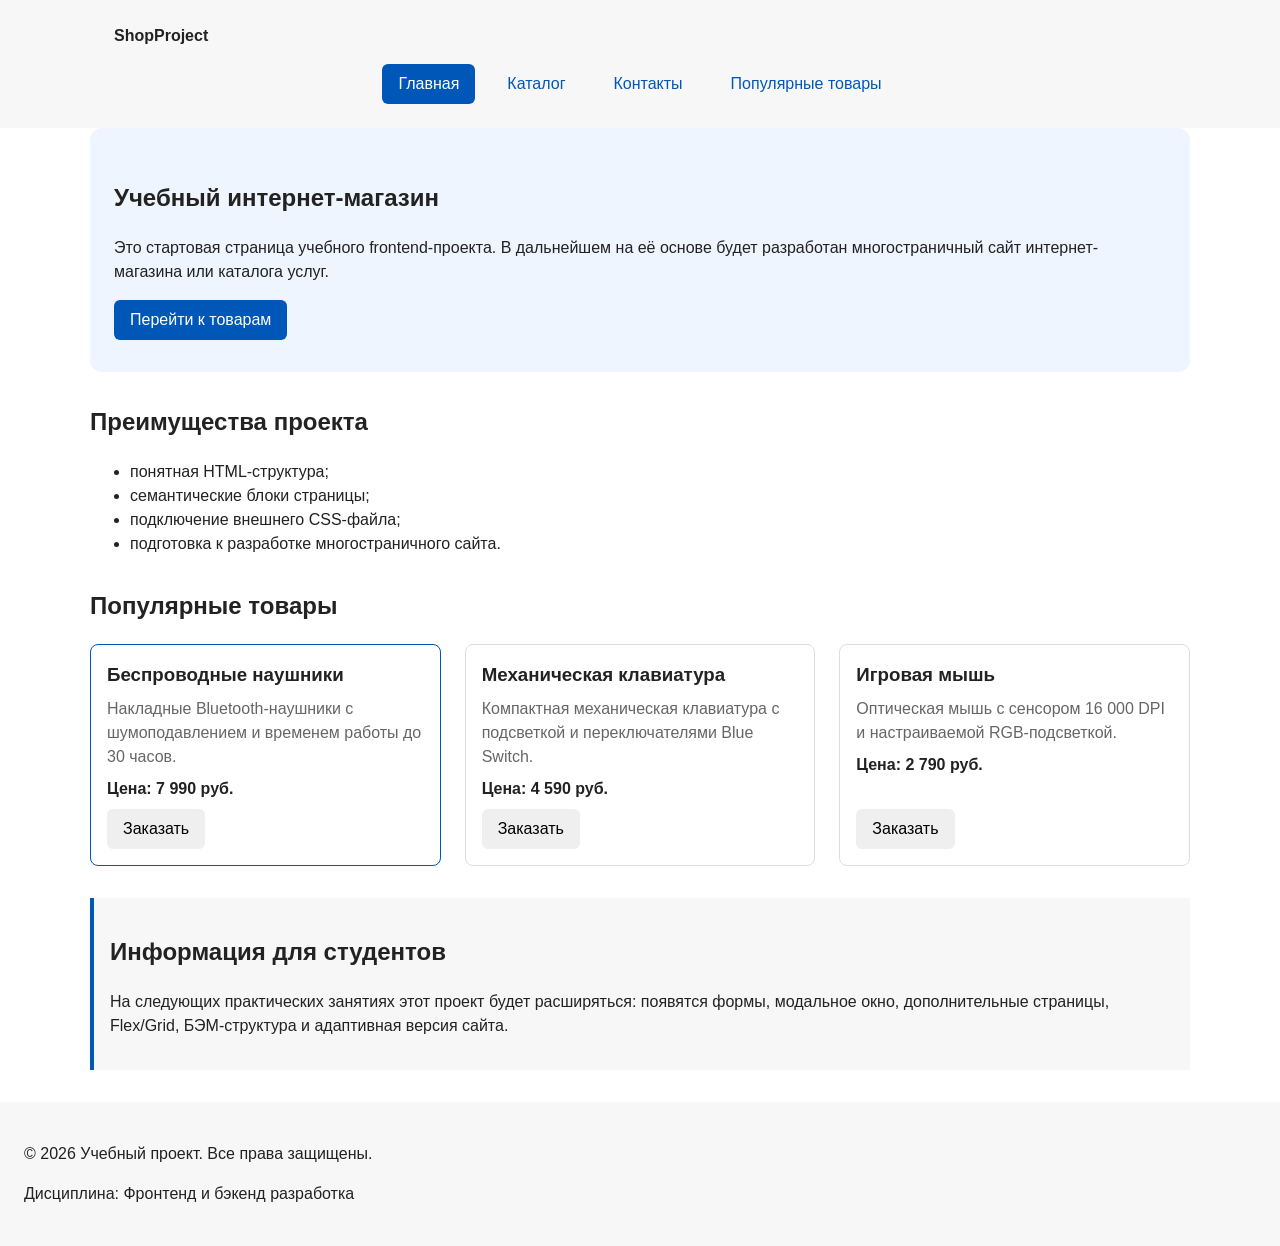
==== index.html @ 6bdfbcc8 "refactor: apply BEM naming to CSS classes" ====
<!DOCTYPE html>
<html lang="ru">
<head>
<meta charset="UTF-8">
<meta name="viewport" content="width=device-width, initial-scale=1.0">
<meta name="description" content="Главная страница учебного интернет-магазина.">
<title>Главная – Учебный интернет-магазин</title>
<link rel="stylesheet" href="css/style.css">
<script src="js/main.js" defer></script>
</head>
<body>

<header class="site-header">
<div class="site-header__inner">
<a class="site-header__logo" href="index.html">ShopProject</a>
<nav class="site-nav" aria-label="Основная навигация">
<ul class="site-nav__list">
<li class="site-nav__item">
<a class="site-nav__link site-nav__link--active" href="index.html">Главная</a>
</li>
<li class="site-nav__item">
<a class="site-nav__link" href="catalog.html">Каталог</a>
</li>
<li class="site-nav__item">
<a class="site-nav__link" href="contacts.html">Контакты</a>
</li>
<li class="site-nav__item">
<a class="site-nav__link" href="index.html#popular">Популярные товары</a>
</li>
</ul>
</nav>
</div>
</header>

<main>

<section class="hero">
<h1>Учебный интернет-магазин</h1>
<p>
Это стартовая страница учебного frontend-проекта.
В дальнейшем на её основе будет разработан многостраничный сайт
интернет-магазина или каталога услуг.
</p>
<a class="button button--primary" href="#popular">Перейти к товарам</a>
</section>

<section class="section" id="advantages">
<h2>Преимущества проекта</h2>
<ul class="advantages-list">
<li>понятная HTML-структура;</li>
<li>семантические блоки страницы;</li>
<li>подключение внешнего CSS-файла;</li>
<li>подготовка к разработке многостраничного сайта.</li>
</ul>
</section>

<section class="section" id="popular">
<h2>Популярные товары</h2>

<div class="products-grid">

<article class="product-card product-card--featured">
<h3 class="product-card__title">Беспроводные наушники</h3>
<p class="product-card__description">Накладные Bluetooth-наушники с шумоподавлением и временем работы до 30 часов.</p>
<p class="product-card__price">Цена: 7 990 руб.</p>
<button class="button product-card__button" type="button" data-product="Беспроводные наушники">
Заказать
</button>
</article>

<article class="product-card">
<h3 class="product-card__title">Механическая клавиатура</h3>
<p class="product-card__description">Компактная механическая клавиатура с подсветкой и переключателями Blue Switch.</p>
<p class="product-card__price">Цена: 4 590 руб.</p>
<button class="button product-card__button" type="button" data-product="Механическая клавиатура">
Заказать
</button>
</article>

<article class="product-card">
<h3 class="product-card__title">Игровая мышь</h3>
<p class="product-card__description">Оптическая мышь с сенсором 16 000 DPI и настраиваемой RGB-подсветкой.</p>
<p class="product-card__price">Цена: 2 790 руб.</p>
<button class="button product-card__button" type="button" data-product="Игровая мышь">
Заказать
</button>
</article>

</div>
</section>

<aside class="aside-info">
<h2>Информация для студентов</h2>
<p>
На следующих практических занятиях этот проект будет расширяться: появятся формы, модальное окно, дополнительные страницы, Flex/Grid, БЭМ-структура и адаптивная версия сайта.
</p>
</aside>

</main>

<footer class="site-footer" id="contacts">
<p>&copy; 2026 Учебный проект. Все права защищены.</p>
<p>Дисциплина: Фронтенд и бэкенд разработка</p>
</footer>

<dialog class="order-dialog" id="order-dialog" aria-labelledby="order-dialog-title">

<h2 class="order-dialog__title" id="order-dialog-title">Оформление заявки</h2>

<form class="order-form" id="order-form" action="#" method="post" novalidate>

<input id="selected-product" name="selected-product" type="hidden">

<div class="order-form__field">
<label class="order-form__label" for="order-name">Имя</label>
<input
class="order-form__input"
id="order-name"
name="name"
type="text"
placeholder="Введите ваше имя"
minlength="2"
autocomplete="given-name"
required
>
</div>

<div class="order-form__field">
<label class="order-form__label" for="order-email">E-mail</label>
<input
class="order-form__input"
id="order-email"
name="email"
type="email"
placeholder="example@mail.ru"
autocomplete="email"
required
>
</div>

<div class="order-form__field">
<label class="order-form__label" for="order-phone">Телефон</label>
<input
class="order-form__input"
id="order-phone"
name="phone"
type="tel"
inputmode="tel"
placeholder="+7 (900) 000-00-00"
pattern="^\+7 \(\d{3}\) \d{3}-\d{2}-\d{2}$"
required
>
<small>Формат: +7 (900) 000-00-00</small>
</div>

<div class="order-form__field">
<label class="order-form__label" for="order-date">Дата связи</label>
<input class="order-form__input" id="order-date" name="date" type="date">
</div>

<div class="order-form__field">
<label class="order-form__label" for="order-topic">Тема заявки</label>
<select class="order-form__select" id="order-topic" name="topic" required>
<option value="">Выберите тему</option>
<option value="product">Заказ товара</option>
<option value="consultation">Консультация</option>
<option value="delivery">Доставка</option>
</select>
</div>

<div class="order-form__field">
<label class="order-form__label" for="order-comment">Комментарий</label>
<textarea class="order-form__textarea" id="order-comment" name="comment" rows="4" placeholder="Укажите дополнительную информацию">
</textarea>
</div>

<div class="order-form__field order-form__field--checkbox">
<label>
<input id="order-agreement" name="agreement" type="checkbox" required>
Я согласен на обработку данных
</label>
</div>

<div class="order-form__actions">
<button class="button button--secondary" type="button" id="close-order-dialog">Закрыть</button>
<button class="button button--primary" type="submit">Отправить заявку</button>
</div>

</form>
</dialog>

<p class="success-message" id="success-message" hidden>
Форма успешно отправлена!
</p>

</body>
</html>
---- css/style.css ----
/* ===================================
   1. Переменные проекта
   =================================== */

:root {
/* Основные цвета проекта */
--color-bg: #ffffff;
--color-text: #222222;
--color-muted: #666666;
--color-primary: #0057b8;
--color-primary-dark: #003f86;
--color-border: #dddddd;
--color-surface: #f7f7f7;
--color-surface-accent: #eef5ff;
--color-danger: #b00020;
--color-success: #168a2f;
--color-success-bg: #eefaf0;
--color-white: #ffffff;

/* Отступы */
--space-xs: 4px;
--space-sm: 8px;
--space-md: 16px;
--space-lg: 24px;
--space-xl: 32px;

/* Скругления */
--radius-sm: 6px;
--radius-md: 8px;
--radius-lg: 12px;

/* Размеры */
--container-width: 1100px;
}

/* ===================================
   2. Базовые стили
   =================================== */

* {
box-sizing: border-box;
}

html {
scroll-behavior: smooth;
}

body {
margin: 0;
font-family: Arial, sans-serif;
line-height: 1.5;
color: var(--color-text);
background-color: var(--color-bg);
}

/* ===================================
   3. Общие элементы интерфейса
   =================================== */

a {
color: var(--color-primary);
}

a:hover {
color: var(--color-primary-dark);
}

a:focus-visible {
outline: 2px solid var(--color-primary);
outline-offset: 3px;
}

.button {
display: inline-block;
padding: var(--space-sm) var(--space-md);
border: none;
border-radius: var(--radius-sm);
font: inherit;
text-decoration: none;
cursor: pointer;
}

.button--primary {
color: var(--color-white);
background-color: var(--color-primary);
}

.button--primary:hover {
background-color: var(--color-primary-dark);
}

.button--secondary {
color: var(--color-primary);
background-color: transparent;
border: 1px solid var(--color-primary);
}

.button--secondary:hover {
color: var(--color-white);
background-color: var(--color-primary);
}

.button:focus-visible {
outline: 2px solid var(--color-primary);
outline-offset: 3px;
}

.button:disabled,
.button--disabled {
opacity: 0.6;
cursor: not-allowed;
}

/* ===================================
   4. Компоненты страницы
   =================================== */

.site-header {
background-color: var(--color-surface);
}

.site-header__inner {
max-width: var(--container-width);
margin: 0 auto;
padding: var(--space-lg);
}

.site-header__logo {
font-weight: 700;
color: var(--color-text);
text-decoration: none;
}

.site-nav__list {
display: flex;
flex-wrap: wrap;
justify-content: center;
align-items: center;
gap: var(--space-md);
padding: 0;
margin: var(--space-md) 0 0;
list-style: none;
}

.site-nav__link {
display: inline-block;
padding: var(--space-sm) var(--space-md);
color: var(--color-primary);
text-decoration: none;
border-radius: var(--radius-sm);
}

.site-nav__link:hover {
color: var(--color-white);
background-color: var(--color-primary);
}

.site-nav__link:focus-visible {
outline: 2px solid var(--color-primary);
outline-offset: 3px;
}

.site-nav__link--active {
color: var(--color-white);
background-color: var(--color-primary);
}

.breadcrumbs {
max-width: var(--container-width);
margin: 0 auto var(--space-md);
font-size: 14px;
color: var(--color-muted);
}

.breadcrumbs__link {
color: var(--color-primary);
}

.breadcrumbs__current::before {
content: " / ";
color: var(--color-muted);
}

.hero {
max-width: var(--container-width);
margin: 0 auto var(--space-xl);
padding: var(--space-xl) var(--space-lg);
background-color: var(--color-surface-accent);
border-radius: var(--radius-lg);
}

.section {
max-width: var(--container-width);
margin: 0 auto var(--space-xl);
}

.section h2 {
margin-top: 0;
}

.products-grid {
display: grid;
grid-template-columns: repeat(3, 1fr);
gap: var(--space-lg);
}

.product-card {
display: flex;
flex-direction: column;
gap: var(--space-sm);
padding: var(--space-md);
border: 1px solid var(--color-border);
border-radius: var(--radius-md);
background-color: var(--color-bg);
}

.product-card:hover {
border-color: var(--color-primary);
}

.product-card--featured {
border-color: var(--color-primary);
}

.product-card--discount {
border-color: var(--color-danger);
}

.product-card__title {
margin: 0;
color: var(--color-text);
}

.product-card__description {
margin: 0;
color: var(--color-muted);
}

.product-card__price {
margin: 0;
font-weight: 700;
}

.product-card--discount .product-card__price {
color: var(--color-danger);
}

.product-card__button {
margin-top: auto;
align-self: flex-start;
}

.aside-info {
max-width: var(--container-width);
margin: 0 auto var(--space-xl);
padding: var(--space-md);
border-left: 4px solid var(--color-primary);
background-color: var(--color-surface);
}

.catalog-layout {
max-width: var(--container-width);
margin: 0 auto var(--space-xl);
display: grid;
grid-template-columns: 260px 1fr;
grid-template-areas: "filters products";
gap: var(--space-lg);
}

.catalog-filters {
grid-area: filters;
padding: var(--space-md);
border: 1px solid var(--color-border);
border-radius: var(--radius-md);
background-color: var(--color-surface);
}

.catalog-products {
grid-area: products;
}

.filters-form {
display: grid;
gap: var(--space-md);
}

.filters-form fieldset {
margin: 0;
padding: var(--space-md);
border: 1px solid var(--color-border);
border-radius: var(--radius-sm);
}

.filters-form legend {
font-weight: 700;
}

.filters-form label {
display: block;
margin-bottom: var(--space-sm);
}

.filters-form input[type="number"] {
width: 100%;
padding: 8px 10px;
border: 1px solid var(--color-border);
border-radius: var(--radius-sm);
font: inherit;
}

:target {
outline: 2px dashed var(--color-primary);
outline-offset: 4px;
}

.site-footer {
padding: var(--space-lg);
background-color: var(--color-surface);
}

/* ===================================
   5. Форма и модальное окно
   =================================== */

.order-dialog {
width: min(100% - 32px, 560px);
padding: var(--space-lg);
border: none;
border-radius: var(--radius-lg);
}

.order-dialog::backdrop {
background-color: rgba(0, 0, 0, 0.5);
}

.order-dialog__title {
margin-top: 0;
}

.order-form__field {
margin-bottom: var(--space-md);
}

.order-form__label {
display: block;
margin-bottom: var(--space-xs);
}

.order-form__input,
.order-form__select,
.order-form__textarea {
width: 100%;
padding: 10px 12px;
border: 1px solid var(--color-border);
border-radius: var(--radius-sm);
font: inherit;
}

.order-form__input[type="checkbox"] {
width: auto;
}

.order-form__input:hover,
.order-form__select:hover,
.order-form__textarea:hover {
border-color: var(--color-primary);
}

.order-form__input:focus-visible,
.order-form__select:focus-visible,
.order-form__textarea:focus-visible {
outline: 2px solid var(--color-primary);
outline-offset: 3px;
}

.order-form__actions {
display: flex;
gap: var(--space-md);
margin-top: var(--space-lg);
}

[aria-invalid="true"] {
border-color: var(--color-danger);
}

.success-message {
max-width: var(--container-width);
margin: var(--space-lg) auto;
padding: var(--space-md);
border-left: 4px solid var(--color-success);
background-color: var(--color-success-bg);
}
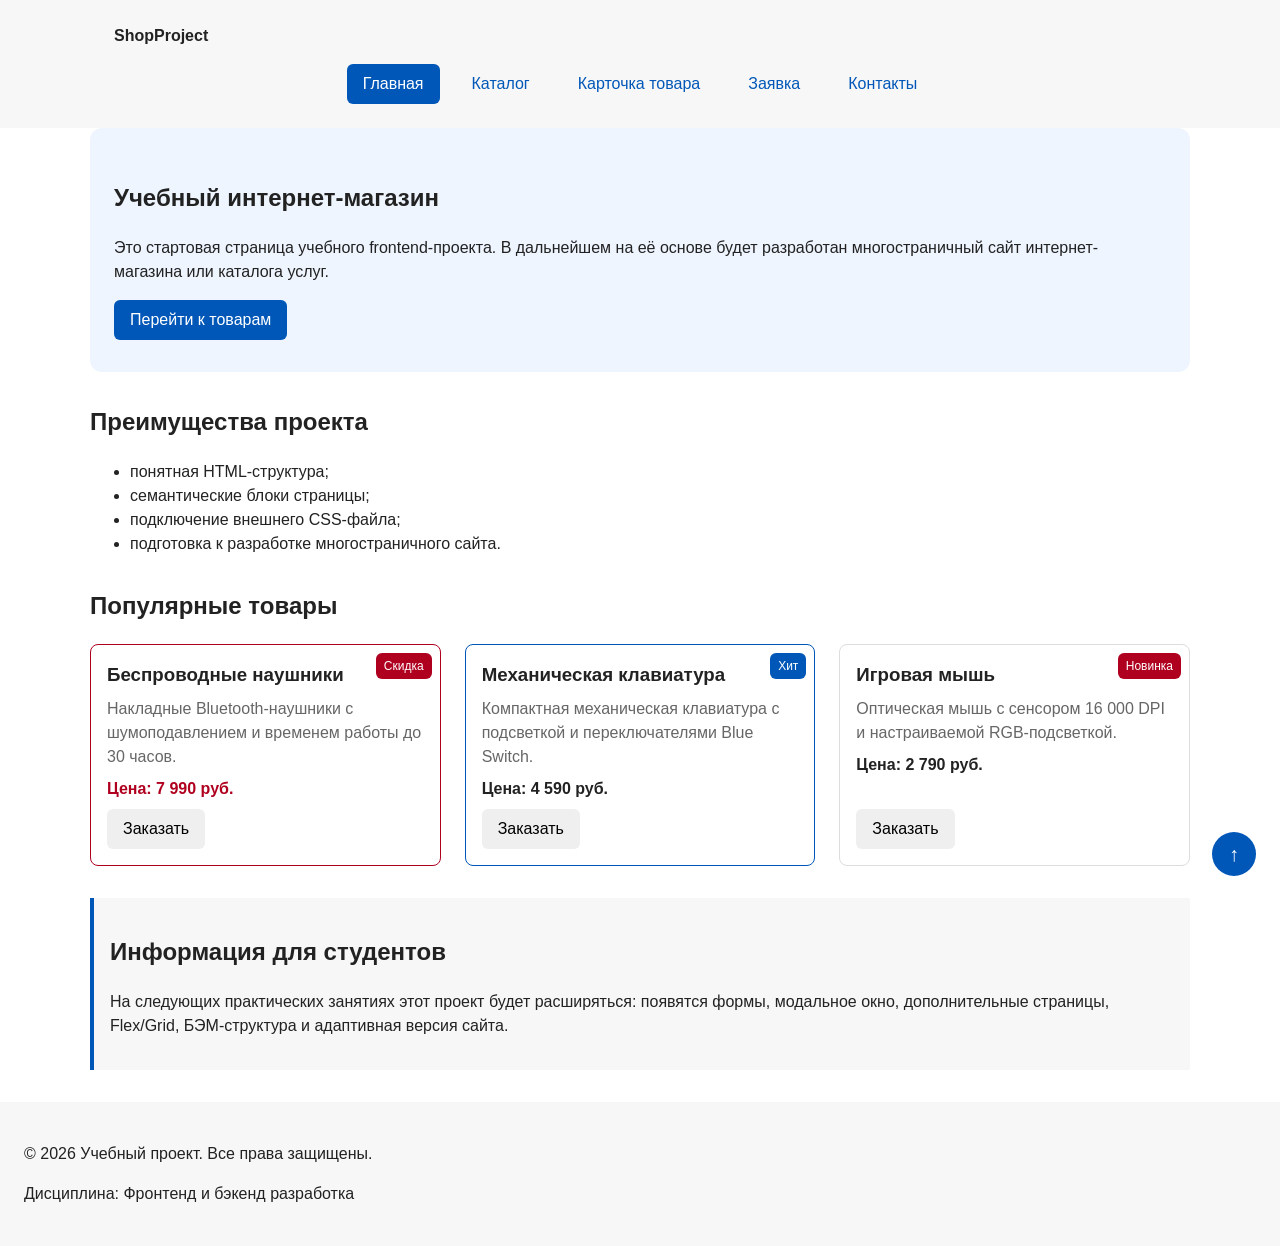
==== commit 8fa6a9cc: "fix: prepare HTML CSS project for submission" ====
--- a/index.html
+++ b/index.html
@@ -22,10 +22,13 @@
 <a class="site-nav__link" href="catalog.html">Каталог</a>
 </li>
 <li class="site-nav__item">
+<a class="site-nav__link" href="product.html">Карточка товара</a>
+</li>
+<li class="site-nav__item">
+<a class="site-nav__link" href="order.html">Заявка</a>
+</li>
+<li class="site-nav__item">
 <a class="site-nav__link" href="contacts.html">Контакты</a>
-</li>
-<li class="site-nav__item">
-<a class="site-nav__link" href="index.html#popular">Популярные товары</a>
 </li>
 </ul>
 </nav>
@@ -59,7 +62,8 @@
 
 <div class="products-grid">
 
-<article class="product-card product-card--featured">
+<article class="product-card product-card--discount">
+<span class="product-card__badge">Скидка</span>
 <h3 class="product-card__title">Беспроводные наушники</h3>
 <p class="product-card__description">Накладные Bluetooth-наушники с шумоподавлением и временем работы до 30 часов.</p>
 <p class="product-card__price">Цена: 7 990 руб.</p>
@@ -68,7 +72,8 @@
 </button>
 </article>
 
-<article class="product-card">
+<article class="product-card product-card--featured">
+<span class="product-card__badge">Хит</span>
 <h3 class="product-card__title">Механическая клавиатура</h3>
 <p class="product-card__description">Компактная механическая клавиатура с подсветкой и переключателями Blue Switch.</p>
 <p class="product-card__price">Цена: 4 590 руб.</p>
@@ -78,6 +83,7 @@
 </article>
 
 <article class="product-card">
+<span class="product-card__badge">Новинка</span>
 <h3 class="product-card__title">Игровая мышь</h3>
 <p class="product-card__description">Оптическая мышь с сенсором 16 000 DPI и настраиваемой RGB-подсветкой.</p>
 <p class="product-card__price">Цена: 2 790 руб.</p>
@@ -102,6 +108,8 @@
 <p>&copy; 2026 Учебный проект. Все права защищены.</p>
 <p>Дисциплина: Фронтенд и бэкенд разработка</p>
 </footer>
+
+<button class="scroll-top" type="button" id="scroll-top" aria-label="Наверх">↑</button>
 
 <dialog class="order-dialog" id="order-dialog" aria-labelledby="order-dialog-title">
 
--- a/css/style.css
+++ b/css/style.css
@@ -116,6 +116,9 @@
    =================================== */
 
 .site-header {
+position: sticky;
+top: 0;
+z-index: 10;
 background-color: var(--color-surface);
 }
 
@@ -205,6 +208,7 @@
 }
 
 .product-card {
+position: relative;
 display: flex;
 flex-direction: column;
 gap: var(--space-sm);
@@ -224,6 +228,21 @@
 
 .product-card--discount {
 border-color: var(--color-danger);
+}
+
+.product-card__badge {
+position: absolute;
+top: var(--space-sm);
+right: var(--space-sm);
+padding: 4px 8px;
+color: var(--color-white);
+background-color: var(--color-danger);
+border-radius: var(--radius-sm);
+font-size: 12px;
+}
+
+.product-card--featured .product-card__badge {
+background-color: var(--color-primary);
 }
 
 .product-card__title {
@@ -269,6 +288,9 @@
 
 .catalog-filters {
 grid-area: filters;
+align-self: start;
+position: sticky;
+top: 100px;
 padding: var(--space-md);
 border: 1px solid var(--color-border);
 border-radius: var(--radius-md);
@@ -308,6 +330,30 @@
 font: inherit;
 }
 
+.product-table {
+width: 100%;
+border-collapse: collapse;
+background-color: var(--color-bg);
+}
+
+.product-table caption {
+caption-side: top;
+padding: var(--space-sm) 0;
+font-weight: 700;
+text-align: left;
+}
+
+.product-table th,
+.product-table td {
+padding: var(--space-sm) var(--space-md);
+border: 1px solid var(--color-border);
+text-align: left;
+}
+
+.product-table thead th {
+background-color: var(--color-surface);
+}
+
 :target {
 outline: 2px dashed var(--color-primary);
 outline-offset: 4px;
@@ -316,6 +362,25 @@
 .site-footer {
 padding: var(--space-lg);
 background-color: var(--color-surface);
+}
+
+.scroll-top {
+position: fixed;
+right: var(--space-lg);
+bottom: var(--space-lg);
+width: 44px;
+height: 44px;
+border: none;
+border-radius: 50%;
+color: var(--color-white);
+background-color: var(--color-primary);
+font-size: 20px;
+cursor: pointer;
+z-index: 20;
+}
+
+.scroll-top:hover {
+background-color: var(--color-primary-dark);
 }
 
 /* ===================================
@@ -377,16 +442,4 @@
 display: flex;
 gap: var(--space-md);
 margin-top: var(--space-lg);
-}
-
-[aria-invalid="true"] {
-border-color: var(--color-danger);
-}
-
-.success-message {
-max-width: var(--container-width);
-margin: var(--space-lg) auto;
-padding: var(--space-md);
-border-left: 4px solid var(--color-success);
-background-color: var(--color-success-bg);
 }
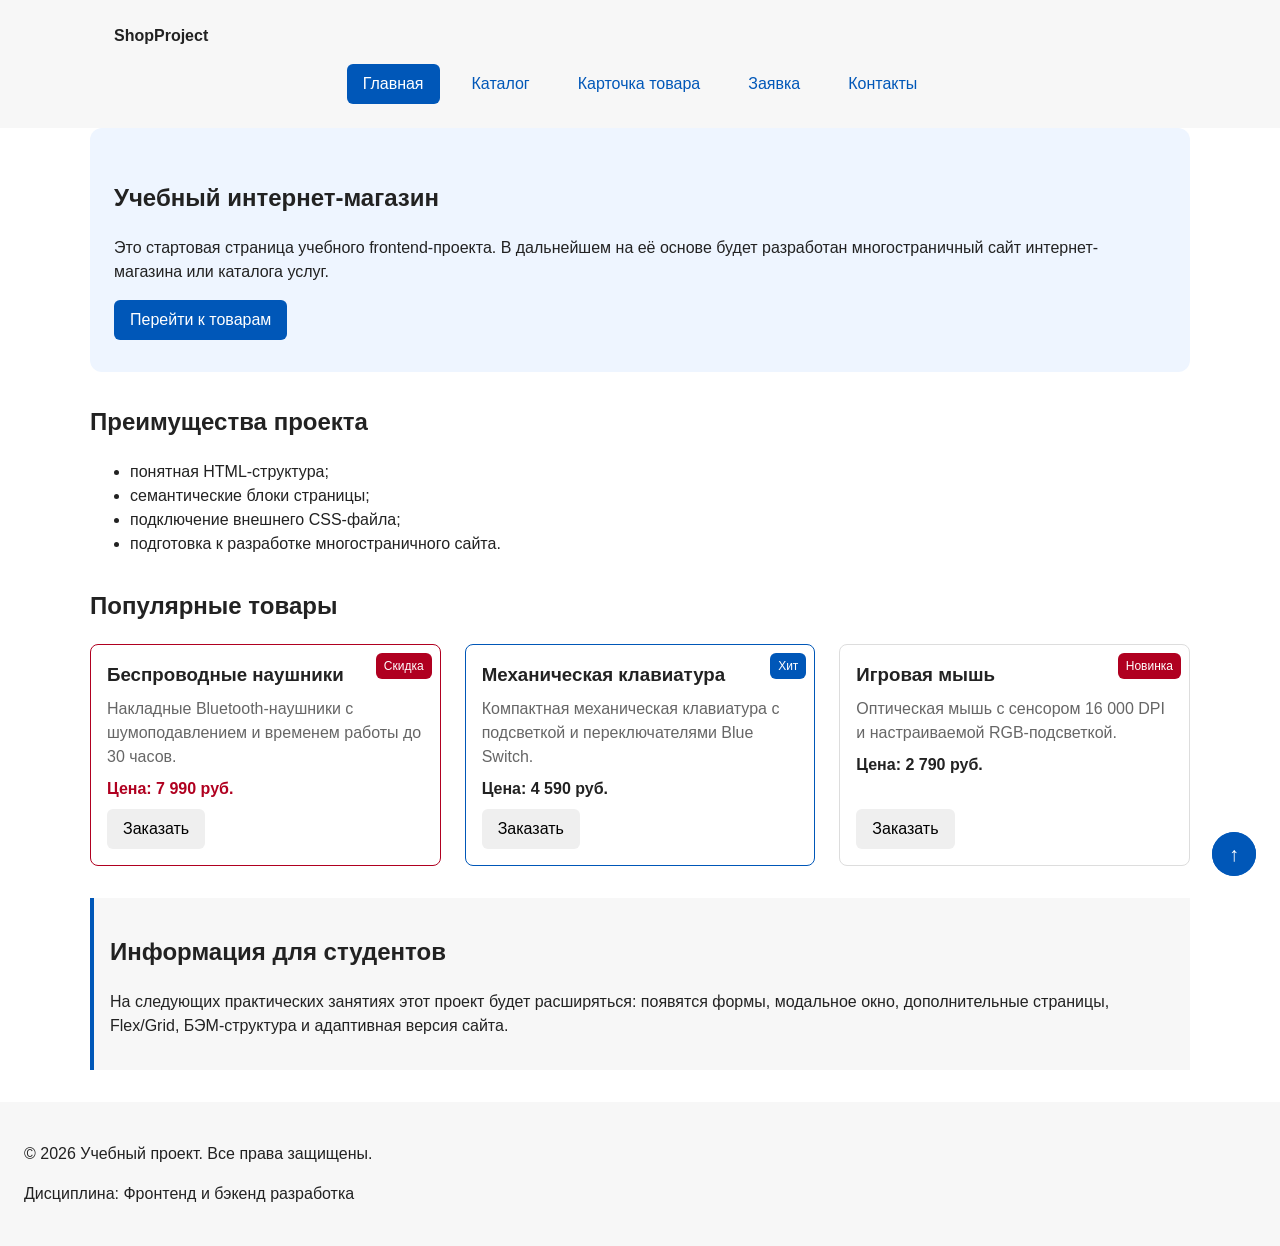
==== commit 8080e97b: "fix: prepare HTML CSS project for submission" ====
--- a/index.html
+++ b/index.html
@@ -4,6 +4,10 @@
 <meta charset="UTF-8">
 <meta name="viewport" content="width=device-width, initial-scale=1.0">
 <meta name="description" content="Главная страница учебного интернет-магазина.">
+<meta property="og:type" content="website">
+<meta property="og:title" content="Учебный интернет-магазин">
+<meta property="og:description" content="Учебный frontend-проект интернет-магазина.">
+<meta property="og:image" content="https://username.github.io/kr1-html-css-shop/images/preview.jpg">
 <title>Главная – Учебный интернет-магазин</title>
 <link rel="stylesheet" href="css/style.css">
 <script src="js/main.js" defer></script>
@@ -103,6 +107,8 @@
 </aside>
 
 </main>
+
+<button class="scroll-top" type="button" id="scroll-top" aria-label="Наверх">↑</button>
 
 <footer class="site-footer" id="contacts">
 <p>&copy; 2026 Учебный проект. Все права защищены.</p>
@@ -201,5 +207,6 @@
 Форма успешно отправлена!
 </p>
 
+
 </body>
 </html>
--- a/css/style.css
+++ b/css/style.css
@@ -330,6 +330,10 @@
 font: inherit;
 }
 
+.product-detail {
+max-width: 640px;
+}
+
 .product-table {
 width: 100%;
 border-collapse: collapse;
@@ -354,14 +358,41 @@
 background-color: var(--color-surface);
 }
 
+.review {
+padding: var(--space-md);
+margin-bottom: var(--space-md);
+border-left: 4px solid var(--color-primary);
+background-color: var(--color-surface);
+}
+
+.review__title {
+margin: 0 0 var(--space-xs);
+}
+
+.review__text {
+margin: 0;
+}
+
+.faq-item {
+padding: var(--space-md);
+margin-bottom: var(--space-md);
+border: 1px solid var(--color-border);
+border-radius: var(--radius-md);
+background-color: var(--color-bg);
+}
+
+.faq-item__question {
+margin: 0 0 var(--space-xs);
+}
+
+.faq-item__answer {
+margin: 0;
+color: var(--color-muted);
+}
+
 :target {
 outline: 2px dashed var(--color-primary);
 outline-offset: 4px;
-}
-
-.site-footer {
-padding: var(--space-lg);
-background-color: var(--color-surface);
 }
 
 .scroll-top {
@@ -383,6 +414,40 @@
 background-color: var(--color-primary-dark);
 }
 
+.scroll-top:focus-visible {
+outline: 2px solid var(--color-primary-dark);
+outline-offset: 3px;
+}
+
+.site-footer {
+padding: var(--space-lg);
+background-color: var(--color-surface);
+}
+
+.scroll-top {
+position: fixed;
+right: var(--space-lg);
+bottom: var(--space-lg);
+width: 44px;
+height: 44px;
+border: none;
+border-radius: 50%;
+color: var(--color-white);
+background-color: var(--color-primary);
+font-size: 20px;
+cursor: pointer;
+z-index: 20;
+}
+
+.scroll-top:hover {
+background-color: var(--color-primary-dark);
+}
+
+.scroll-top:focus-visible {
+outline: 2px solid var(--color-primary-dark);
+outline-offset: 3px;
+}
+
 /* ===================================
    5. Форма и модальное окно
    =================================== */
@@ -442,4 +507,20 @@
 display: flex;
 gap: var(--space-md);
 margin-top: var(--space-lg);
+}
+
+.order-form--page {
+max-width: 640px;
+}
+
+[aria-invalid="true"] {
+border-color: var(--color-danger);
+}
+
+.success-message {
+max-width: var(--container-width);
+margin: var(--space-lg) auto;
+padding: var(--space-md);
+border-left: 4px solid var(--color-success);
+background-color: var(--color-success-bg);
 }
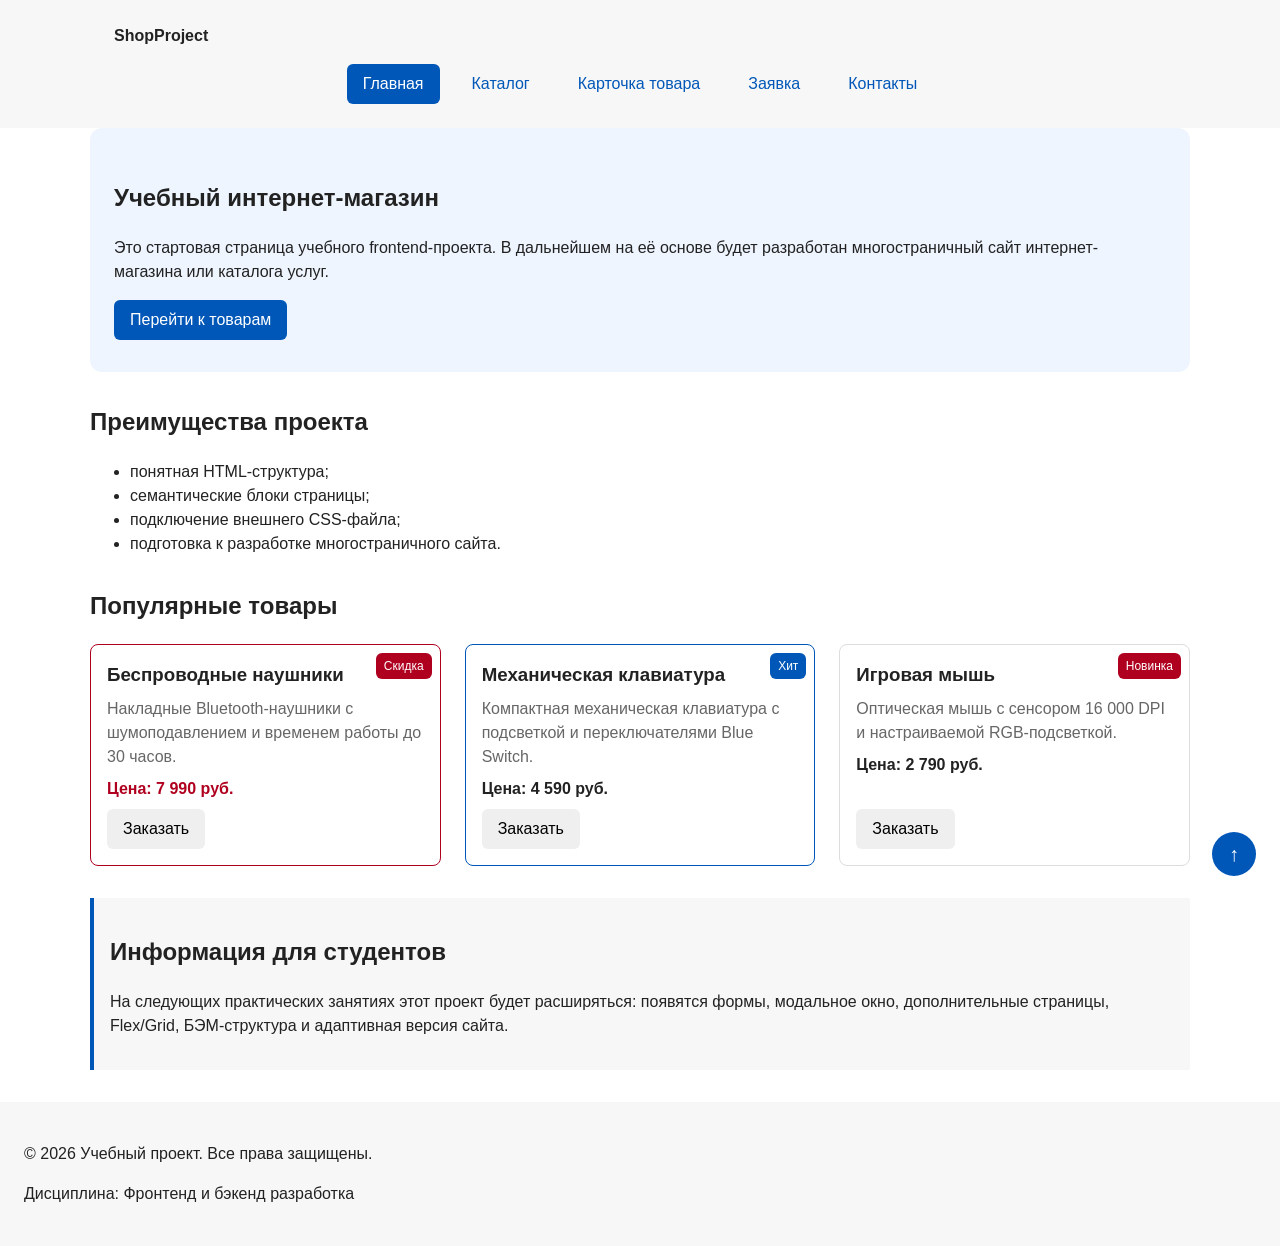
==== commit 19798d46: "fix: prepare HTML CSS project for submission" ====
--- a/index.html
+++ b/index.html
@@ -19,21 +19,11 @@
 <a class="site-header__logo" href="index.html">ShopProject</a>
 <nav class="site-nav" aria-label="Основная навигация">
 <ul class="site-nav__list">
-<li class="site-nav__item">
-<a class="site-nav__link site-nav__link--active" href="index.html">Главная</a>
-</li>
-<li class="site-nav__item">
-<a class="site-nav__link" href="catalog.html">Каталог</a>
-</li>
-<li class="site-nav__item">
-<a class="site-nav__link" href="product.html">Карточка товара</a>
-</li>
-<li class="site-nav__item">
-<a class="site-nav__link" href="order.html">Заявка</a>
-</li>
-<li class="site-nav__item">
-<a class="site-nav__link" href="contacts.html">Контакты</a>
-</li>
+<li class="site-nav__item"><a class="site-nav__link site-nav__link--active" href="index.html">Главная</a></li>
+<li class="site-nav__item"><a class="site-nav__link" href="catalog.html">Каталог</a></li>
+<li class="site-nav__item"><a class="site-nav__link" href="product.html">Карточка товара</a></li>
+<li class="site-nav__item"><a class="site-nav__link" href="order.html">Заявка</a></li>
+<li class="site-nav__item"><a class="site-nav__link" href="contacts.html">Контакты</a></li>
 </ul>
 </nav>
 </div>
@@ -43,11 +33,7 @@
 
 <section class="hero">
 <h1>Учебный интернет-магазин</h1>
-<p>
-Это стартовая страница учебного frontend-проекта.
-В дальнейшем на её основе будет разработан многостраничный сайт
-интернет-магазина или каталога услуг.
-</p>
+<p>Это стартовая страница учебного frontend-проекта. В дальнейшем на её основе будет разработан многостраничный сайт интернет-магазина или каталога услуг.</p>
 <a class="button button--primary" href="#popular">Перейти к товарам</a>
 </section>
 
@@ -63,7 +49,6 @@
 
 <section class="section" id="popular">
 <h2>Популярные товары</h2>
-
 <div class="products-grid">
 
 <article class="product-card product-card--discount">
@@ -71,9 +56,7 @@
 <h3 class="product-card__title">Беспроводные наушники</h3>
 <p class="product-card__description">Накладные Bluetooth-наушники с шумоподавлением и временем работы до 30 часов.</p>
 <p class="product-card__price">Цена: 7 990 руб.</p>
-<button class="button product-card__button" type="button" data-product="Беспроводные наушники">
-Заказать
-</button>
+<button class="button product-card__button" type="button" data-product="Беспроводные наушники">Заказать</button>
 </article>
 
 <article class="product-card product-card--featured">
@@ -81,9 +64,7 @@
 <h3 class="product-card__title">Механическая клавиатура</h3>
 <p class="product-card__description">Компактная механическая клавиатура с подсветкой и переключателями Blue Switch.</p>
 <p class="product-card__price">Цена: 4 590 руб.</p>
-<button class="button product-card__button" type="button" data-product="Механическая клавиатура">
-Заказать
-</button>
+<button class="button product-card__button" type="button" data-product="Механическая клавиатура">Заказать</button>
 </article>
 
 <article class="product-card">
@@ -91,9 +72,7 @@
 <h3 class="product-card__title">Игровая мышь</h3>
 <p class="product-card__description">Оптическая мышь с сенсором 16 000 DPI и настраиваемой RGB-подсветкой.</p>
 <p class="product-card__price">Цена: 2 790 руб.</p>
-<button class="button product-card__button" type="button" data-product="Игровая мышь">
-Заказать
-</button>
+<button class="button product-card__button" type="button" data-product="Игровая мышь">Заказать</button>
 </article>
 
 </div>
@@ -101,14 +80,10 @@
 
 <aside class="aside-info">
 <h2>Информация для студентов</h2>
-<p>
-На следующих практических занятиях этот проект будет расширяться: появятся формы, модальное окно, дополнительные страницы, Flex/Grid, БЭМ-структура и адаптивная версия сайта.
-</p>
+<p>На следующих практических занятиях этот проект будет расширяться: появятся формы, модальное окно, дополнительные страницы, Flex/Grid, БЭМ-структура и адаптивная версия сайта.</p>
 </aside>
 
 </main>
-
-<button class="scroll-top" type="button" id="scroll-top" aria-label="Наверх">↑</button>
 
 <footer class="site-footer" id="contacts">
 <p>&copy; 2026 Учебный проект. Все права защищены.</p>
@@ -118,60 +93,26 @@
 <button class="scroll-top" type="button" id="scroll-top" aria-label="Наверх">↑</button>
 
 <dialog class="order-dialog" id="order-dialog" aria-labelledby="order-dialog-title">
-
 <h2 class="order-dialog__title" id="order-dialog-title">Оформление заявки</h2>
-
 <form class="order-form" id="order-form" action="#" method="post" novalidate>
-
 <input id="selected-product" name="selected-product" type="hidden">
-
 <div class="order-form__field">
 <label class="order-form__label" for="order-name">Имя</label>
-<input
-class="order-form__input"
-id="order-name"
-name="name"
-type="text"
-placeholder="Введите ваше имя"
-minlength="2"
-autocomplete="given-name"
-required
->
+<input class="order-form__input" id="order-name" name="name" type="text" placeholder="Введите ваше имя" minlength="2" autocomplete="given-name" required>
 </div>
-
 <div class="order-form__field">
 <label class="order-form__label" for="order-email">E-mail</label>
-<input
-class="order-form__input"
-id="order-email"
-name="email"
-type="email"
-placeholder="example@mail.ru"
-autocomplete="email"
-required
->
+<input class="order-form__input" id="order-email" name="email" type="email" placeholder="example@mail.ru" autocomplete="email" required>
 </div>
-
 <div class="order-form__field">
 <label class="order-form__label" for="order-phone">Телефон</label>
-<input
-class="order-form__input"
-id="order-phone"
-name="phone"
-type="tel"
-inputmode="tel"
-placeholder="+7 (900) 000-00-00"
-pattern="^\+7 \(\d{3}\) \d{3}-\d{2}-\d{2}$"
-required
->
+<input class="order-form__input" id="order-phone" name="phone" type="tel" inputmode="tel" placeholder="+7 (900) 000-00-00" pattern="^\+7 \(\d{3}\) \d{3}-\d{2}-\d{2}$" required>
 <small>Формат: +7 (900) 000-00-00</small>
 </div>
-
 <div class="order-form__field">
 <label class="order-form__label" for="order-date">Дата связи</label>
 <input class="order-form__input" id="order-date" name="date" type="date">
 </div>
-
 <div class="order-form__field">
 <label class="order-form__label" for="order-topic">Тема заявки</label>
 <select class="order-form__select" id="order-topic" name="topic" required>
@@ -181,32 +122,24 @@
 <option value="delivery">Доставка</option>
 </select>
 </div>
-
 <div class="order-form__field">
 <label class="order-form__label" for="order-comment">Комментарий</label>
-<textarea class="order-form__textarea" id="order-comment" name="comment" rows="4" placeholder="Укажите дополнительную информацию">
-</textarea>
+<textarea class="order-form__textarea" id="order-comment" name="comment" rows="4" placeholder="Укажите дополнительную информацию"></textarea>
 </div>
-
 <div class="order-form__field order-form__field--checkbox">
 <label>
 <input id="order-agreement" name="agreement" type="checkbox" required>
 Я согласен на обработку данных
 </label>
 </div>
-
 <div class="order-form__actions">
 <button class="button button--secondary" type="button" id="close-order-dialog">Закрыть</button>
 <button class="button button--primary" type="submit">Отправить заявку</button>
 </div>
-
 </form>
 </dialog>
 
-<p class="success-message" id="success-message" hidden>
-Форма успешно отправлена!
-</p>
-
+<p class="success-message" id="success-message" hidden>Форма успешно отправлена!</p>
 
 </body>
 </html>
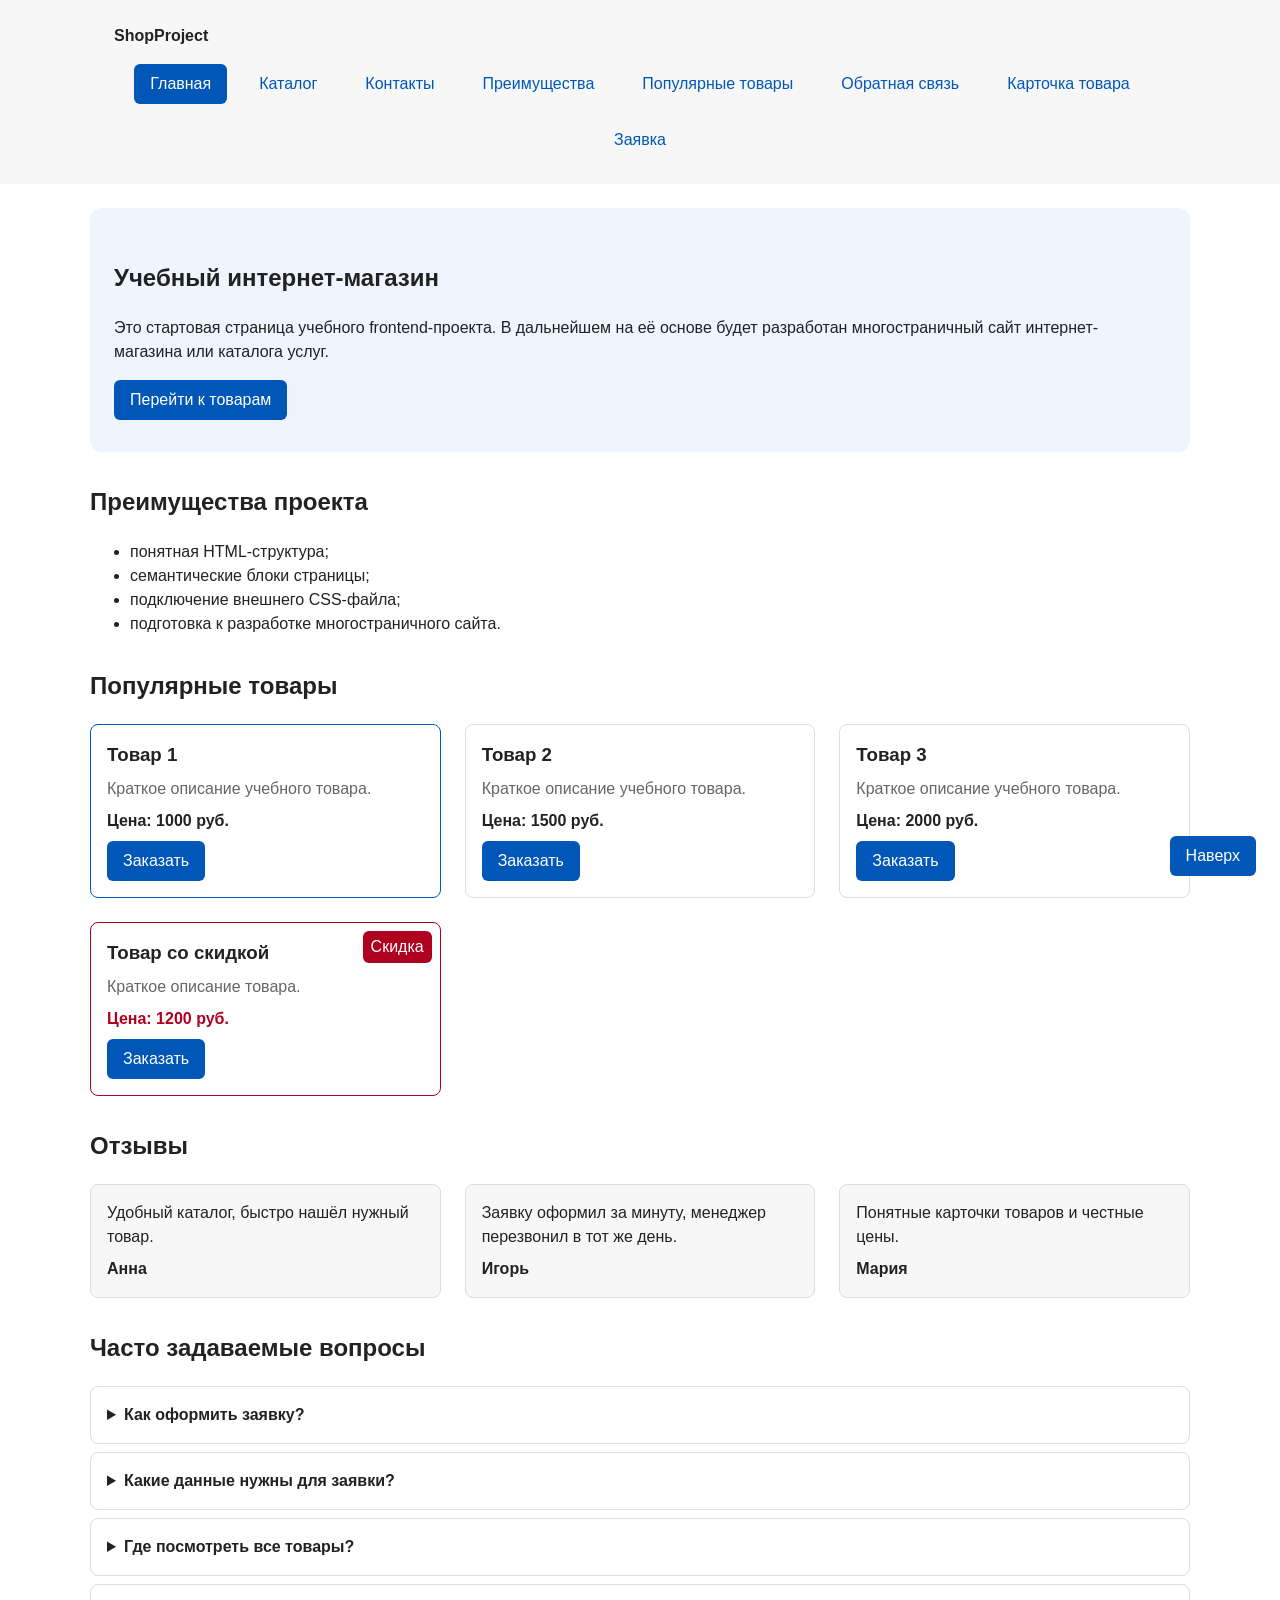
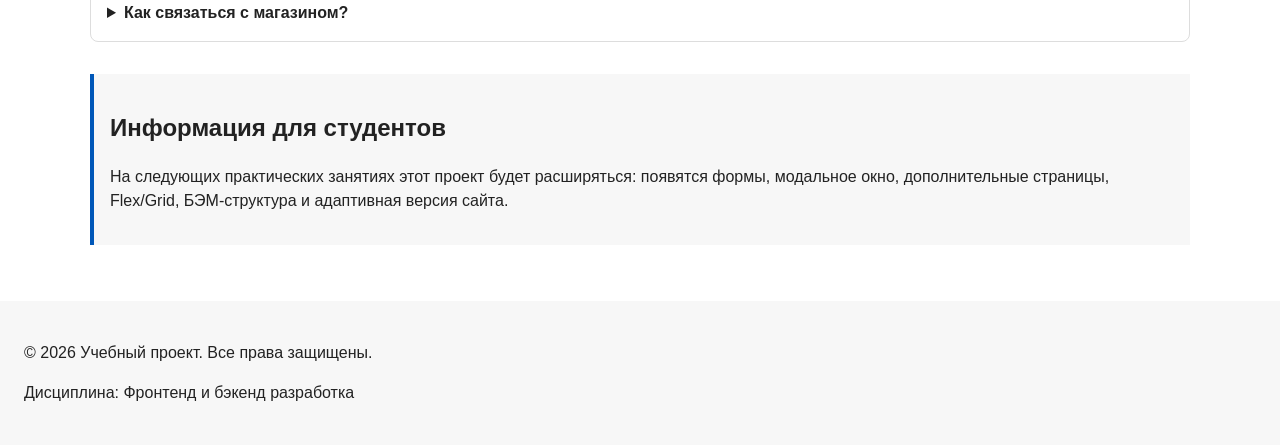
==== commit 4166049d: "fix: prepare HTML CSS project for submission" ====
--- a/index.html
+++ b/index.html
@@ -1,145 +1,274 @@
 <!DOCTYPE html>
 <html lang="ru">
 <head>
-<meta charset="UTF-8">
-<meta name="viewport" content="width=device-width, initial-scale=1.0">
-<meta name="description" content="Главная страница учебного интернет-магазина.">
-<meta property="og:type" content="website">
-<meta property="og:title" content="Учебный интернет-магазин">
-<meta property="og:description" content="Учебный frontend-проект интернет-магазина.">
-<meta property="og:image" content="https://username.github.io/kr1-html-css-shop/images/preview.jpg">
-<title>Главная – Учебный интернет-магазин</title>
-<link rel="stylesheet" href="css/style.css">
-<script src="js/main.js" defer></script>
+  <meta charset="UTF-8">
+  <meta name="viewport" content="width=device-width, initial-scale=1.0">
+  <meta name="description" content="Учебный frontend-проект интернет-магазина.">
+  <title>Учебный интернет-магазин</title>
+  <meta property="og:type" content="website">
+  <meta property="og:title" content="Учебный интернет-магазин">
+  <meta property="og:description" content="Учебный frontend-проект интернет-магазина.">
+  <meta property="og:image" content="https://username.github.io/kr1-html-css-shop/images/preview.jpg">
+  <link rel="stylesheet" href="css/style.css">
+  <script src="js/main.js" defer></script>
 </head>
 <body>
-
-<header class="site-header">
-<div class="site-header__inner">
-<a class="site-header__logo" href="index.html">ShopProject</a>
-<nav class="site-nav" aria-label="Основная навигация">
-<ul class="site-nav__list">
-<li class="site-nav__item"><a class="site-nav__link site-nav__link--active" href="index.html">Главная</a></li>
-<li class="site-nav__item"><a class="site-nav__link" href="catalog.html">Каталог</a></li>
-<li class="site-nav__item"><a class="site-nav__link" href="product.html">Карточка товара</a></li>
-<li class="site-nav__item"><a class="site-nav__link" href="order.html">Заявка</a></li>
-<li class="site-nav__item"><a class="site-nav__link" href="contacts.html">Контакты</a></li>
-</ul>
-</nav>
-</div>
-</header>
-
-<main>
-
-<section class="hero">
-<h1>Учебный интернет-магазин</h1>
-<p>Это стартовая страница учебного frontend-проекта. В дальнейшем на её основе будет разработан многостраничный сайт интернет-магазина или каталога услуг.</p>
-<a class="button button--primary" href="#popular">Перейти к товарам</a>
-</section>
-
-<section class="section" id="advantages">
-<h2>Преимущества проекта</h2>
-<ul class="advantages-list">
-<li>понятная HTML-структура;</li>
-<li>семантические блоки страницы;</li>
-<li>подключение внешнего CSS-файла;</li>
-<li>подготовка к разработке многостраничного сайта.</li>
-</ul>
-</section>
-
-<section class="section" id="popular">
-<h2>Популярные товары</h2>
-<div class="products-grid">
-
-<article class="product-card product-card--discount">
-<span class="product-card__badge">Скидка</span>
-<h3 class="product-card__title">Беспроводные наушники</h3>
-<p class="product-card__description">Накладные Bluetooth-наушники с шумоподавлением и временем работы до 30 часов.</p>
-<p class="product-card__price">Цена: 7 990 руб.</p>
-<button class="button product-card__button" type="button" data-product="Беспроводные наушники">Заказать</button>
-</article>
-
-<article class="product-card product-card--featured">
-<span class="product-card__badge">Хит</span>
-<h3 class="product-card__title">Механическая клавиатура</h3>
-<p class="product-card__description">Компактная механическая клавиатура с подсветкой и переключателями Blue Switch.</p>
-<p class="product-card__price">Цена: 4 590 руб.</p>
-<button class="button product-card__button" type="button" data-product="Механическая клавиатура">Заказать</button>
-</article>
-
-<article class="product-card">
-<span class="product-card__badge">Новинка</span>
-<h3 class="product-card__title">Игровая мышь</h3>
-<p class="product-card__description">Оптическая мышь с сенсором 16 000 DPI и настраиваемой RGB-подсветкой.</p>
-<p class="product-card__price">Цена: 2 790 руб.</p>
-<button class="button product-card__button" type="button" data-product="Игровая мышь">Заказать</button>
-</article>
-
-</div>
-</section>
-
-<aside class="aside-info">
-<h2>Информация для студентов</h2>
-<p>На следующих практических занятиях этот проект будет расширяться: появятся формы, модальное окно, дополнительные страницы, Flex/Grid, БЭМ-структура и адаптивная версия сайта.</p>
-</aside>
-
-</main>
-
-<footer class="site-footer" id="contacts">
-<p>&copy; 2026 Учебный проект. Все права защищены.</p>
-<p>Дисциплина: Фронтенд и бэкенд разработка</p>
-</footer>
-
-<button class="scroll-top" type="button" id="scroll-top" aria-label="Наверх">↑</button>
-
-<dialog class="order-dialog" id="order-dialog" aria-labelledby="order-dialog-title">
-<h2 class="order-dialog__title" id="order-dialog-title">Оформление заявки</h2>
-<form class="order-form" id="order-form" action="#" method="post" novalidate>
-<input id="selected-product" name="selected-product" type="hidden">
-<div class="order-form__field">
-<label class="order-form__label" for="order-name">Имя</label>
-<input class="order-form__input" id="order-name" name="name" type="text" placeholder="Введите ваше имя" minlength="2" autocomplete="given-name" required>
-</div>
-<div class="order-form__field">
-<label class="order-form__label" for="order-email">E-mail</label>
-<input class="order-form__input" id="order-email" name="email" type="email" placeholder="example@mail.ru" autocomplete="email" required>
-</div>
-<div class="order-form__field">
-<label class="order-form__label" for="order-phone">Телефон</label>
-<input class="order-form__input" id="order-phone" name="phone" type="tel" inputmode="tel" placeholder="+7 (900) 000-00-00" pattern="^\+7 \(\d{3}\) \d{3}-\d{2}-\d{2}$" required>
-<small>Формат: +7 (900) 000-00-00</small>
-</div>
-<div class="order-form__field">
-<label class="order-form__label" for="order-date">Дата связи</label>
-<input class="order-form__input" id="order-date" name="date" type="date">
-</div>
-<div class="order-form__field">
-<label class="order-form__label" for="order-topic">Тема заявки</label>
-<select class="order-form__select" id="order-topic" name="topic" required>
-<option value="">Выберите тему</option>
-<option value="product">Заказ товара</option>
-<option value="consultation">Консультация</option>
-<option value="delivery">Доставка</option>
-</select>
-</div>
-<div class="order-form__field">
-<label class="order-form__label" for="order-comment">Комментарий</label>
-<textarea class="order-form__textarea" id="order-comment" name="comment" rows="4" placeholder="Укажите дополнительную информацию"></textarea>
-</div>
-<div class="order-form__field order-form__field--checkbox">
-<label>
-<input id="order-agreement" name="agreement" type="checkbox" required>
-Я согласен на обработку данных
-</label>
-</div>
-<div class="order-form__actions">
-<button class="button button--secondary" type="button" id="close-order-dialog">Закрыть</button>
-<button class="button button--primary" type="submit">Отправить заявку</button>
-</div>
-</form>
-</dialog>
-
-<p class="success-message" id="success-message" hidden>Форма успешно отправлена!</p>
-
+  <header class="site-header">
+    <div class="site-header__inner">
+      <a class="site-header__logo" href="index.html">ShopProject</a>
+      <nav class="site-nav" aria-label="Основная навигация">
+        <ul class="site-nav__list">
+        <li class="site-nav__item">
+          <a class="site-nav__link site-nav__link--active" href="index.html">Главная</a>
+        </li>
+        <li class="site-nav__item">
+          <a class="site-nav__link" href="catalog.html">Каталог</a>
+        </li>
+        <li class="site-nav__item">
+          <a class="site-nav__link" href="contacts.html">Контакты</a>
+        </li>
+        <li class="site-nav__item">
+          <a class="site-nav__link" href="index.html#advantages">Преимущества</a>
+        </li>
+        <li class="site-nav__item">
+          <a class="site-nav__link" href="index.html#popular">Популярные товары</a>
+        </li>
+        <li class="site-nav__item">
+          <a class="site-nav__link" href="index.html#contacts">Обратная связь</a>
+        </li>
+        <li class="site-nav__item">
+          <a class="site-nav__link" href="product.html">Карточка товара</a>
+        </li>
+        <li class="site-nav__item">
+          <a class="site-nav__link" href="order.html">Заявка</a>
+        </li>
+        </ul>
+      </nav>
+    </div>
+  </header>
+
+  <main>
+    <section class="hero">
+      <h1>Учебный интернет-магазин</h1>
+      <p>
+        Это стартовая страница учебного frontend-проекта.
+        В дальнейшем на её основе будет разработан многостраничный сайт
+        интернет-магазина или каталога услуг.
+      </p>
+      <a class="button button--primary" href="#popular">Перейти к товарам</a>
+    </section>
+
+    <section class="section" id="advantages">
+      <h2>Преимущества проекта</h2>
+      <ul class="advantages-list">
+        <li>понятная HTML-структура;</li>
+        <li>семантические блоки страницы;</li>
+        <li>подключение внешнего CSS-файла;</li>
+        <li>подготовка к разработке многостраничного сайта.</li>
+      </ul>
+    </section>
+
+    <section class="section" id="popular">
+      <h2>Популярные товары</h2>
+      <div class="products-grid">
+        <article class="product-card product-card--featured">
+          <h3 class="product-card__title">Товар 1</h3>
+          <p class="product-card__description">Краткое описание учебного товара.</p>
+          <p class="product-card__price">Цена: 1000 руб.</p>
+          <button class="button button--primary product-card__button" type="button" data-product="Товар 1">
+            Заказать
+          </button>
+        </article>
+
+        <article class="product-card">
+          <h3 class="product-card__title">Товар 2</h3>
+          <p class="product-card__description">Краткое описание учебного товара.</p>
+          <p class="product-card__price">Цена: 1500 руб.</p>
+          <button class="button button--primary product-card__button" type="button" data-product="Товар 2">
+            Заказать
+          </button>
+        </article>
+
+        <article class="product-card">
+          <h3 class="product-card__title">Товар 3</h3>
+          <p class="product-card__description">Краткое описание учебного товара.</p>
+          <p class="product-card__price">Цена: 2000 руб.</p>
+          <button class="button button--primary product-card__button" type="button" data-product="Товар 3">
+            Заказать
+          </button>
+        </article>
+
+        <article class="product-card product-card--discount">
+          <span class="product-card__badge">Скидка</span>
+          <h3 class="product-card__title">Товар со скидкой</h3>
+          <p class="product-card__description">Краткое описание товара.</p>
+          <p class="product-card__price">Цена: 1200 руб.</p>
+          <button class="button button--primary product-card__button" type="button" data-product="Товар со скидкой">
+            Заказать
+          </button>
+        </article>
+      </div>
+    </section>
+
+    <section class="section" id="reviews">
+      <h2>Отзывы</h2>
+      <div class="reviews">
+        <article class="review-card">
+          <blockquote class="review-card__text">Удобный каталог, быстро нашёл нужный товар.</blockquote>
+          <p class="review-card__author">Анна</p>
+        </article>
+        <article class="review-card">
+          <blockquote class="review-card__text">Заявку оформил за минуту, менеджер перезвонил в тот же день.</blockquote>
+          <p class="review-card__author">Игорь</p>
+        </article>
+        <article class="review-card">
+          <blockquote class="review-card__text">Понятные карточки товаров и честные цены.</blockquote>
+          <p class="review-card__author">Мария</p>
+        </article>
+      </div>
+    </section>
+
+    <section class="section" id="faq">
+      <h2>Часто задаваемые вопросы</h2>
+      <details class="faq__item">
+        <summary class="faq__question">Как оформить заявку?</summary>
+        <p class="faq__answer">Нажмите «Заказать» в карточке товара и заполните форму.</p>
+      </details>
+      <details class="faq__item">
+        <summary class="faq__question">Какие данные нужны для заявки?</summary>
+        <p class="faq__answer">Имя, e-mail, телефон, тема заявки и согласие на обработку данных.</p>
+      </details>
+      <details class="faq__item">
+        <summary class="faq__question">Где посмотреть все товары?</summary>
+        <p class="faq__answer">Все товары собраны на странице «Каталог».</p>
+      </details>
+      <details class="faq__item">
+        <summary class="faq__question">Как связаться с магазином?</summary>
+        <p class="faq__answer">Контакты указаны на странице «Контакты».</p>
+      </details>
+    </section>
+
+    <aside class="aside-info">
+      <h2>Информация для студентов</h2>
+      <p>
+        На следующих практических занятиях этот проект будет расширяться:
+        появятся формы, модальное окно, дополнительные страницы, Flex/Grid,
+        БЭМ-структура и адаптивная версия сайта.
+      </p>
+    </aside>
+  </main>
+
+  <footer class="site-footer" id="contacts">
+    <p>&copy; 2026 Учебный проект. Все права защищены.</p>
+    <p>Дисциплина: Фронтенд и бэкенд разработка</p>
+  </footer>
+
+  <dialog class="order-dialog" id="order-dialog" aria-labelledby="order-dialog-title">
+    <h2 class="order-dialog__title" id="order-dialog-title">Оформление заявки</h2>
+
+    <form class="order-form" id="order-form" action="#" method="post" novalidate>
+      <input id="selected-product" name="selected-product" type="hidden">
+
+      <div class="order-form__field">
+        <label class="order-form__label" for="order-name">Имя</label>
+        <input
+          class="order-form__input"
+          id="order-name"
+          name="name"
+          type="text"
+          placeholder="Введите ваше имя"
+          minlength="2"
+          autocomplete="given-name"
+          required
+        >
+      </div>
+
+      <div class="order-form__field">
+        <label class="order-form__label" for="order-email">E-mail</label>
+        <input
+          class="order-form__input"
+          id="order-email"
+          name="email"
+          type="email"
+          placeholder="example@mail.ru"
+          autocomplete="email"
+          required
+        >
+      </div>
+
+      <div class="order-form__field">
+        <label class="order-form__label" for="order-phone">Телефон</label>
+        <input
+          class="order-form__input"
+          id="order-phone"
+          name="phone"
+          type="tel"
+          inputmode="tel"
+          placeholder="+7 (900) 000-00-00"
+          pattern="^\+7 \(\d{3}\) \d{3}-\d{2}-\d{2}$"
+          required
+        >
+        <small class="order-form__hint">Формат: +7 (900) 000-00-00</small>
+      </div>
+
+      <div class="order-form__field">
+        <label class="order-form__label" for="order-date">Дата связи</label>
+        <input
+          class="order-form__input"
+          id="order-date"
+          name="date"
+          type="date"
+        >
+      </div>
+
+      <div class="order-form__field">
+        <label class="order-form__label" for="order-topic">Тема заявки</label>
+        <select class="order-form__select" id="order-topic" name="topic" required>
+          <option value="">Выберите тему</option>
+          <option value="product">Заказ товара</option>
+          <option value="consultation">Консультация</option>
+          <option value="delivery">Доставка</option>
+        </select>
+      </div>
+
+      <div class="order-form__field">
+        <label class="order-form__label" for="order-comment">Комментарий</label>
+        <textarea
+          class="order-form__textarea"
+          id="order-comment"
+          name="comment"
+          rows="4"
+          placeholder="Укажите дополнительную информацию"
+        ></textarea>
+      </div>
+
+      <div class="order-form__field order-form__field--checkbox">
+        <label class="order-form__label">
+          <input
+            class="order-form__input"
+            id="order-agreement"
+            name="agreement"
+            type="checkbox"
+            required
+          >
+          Я согласен на обработку данных
+        </label>
+      </div>
+
+      <div class="order-form__actions">
+        <button class="button button--secondary" type="button" id="close-order-dialog">
+          Закрыть
+        </button>
+        <button class="button button--primary" type="submit">
+          Отправить заявку
+        </button>
+      </div>
+    </form>
+  </dialog>
+
+  <p class="success-message" id="success-message" hidden>
+    Форма успешно отправлена!
+  </p>
+  <a class="button button--primary to-top" href="#top">Наверх</a>
 </body>
-</html>+</html>
--- a/css/style.css
+++ b/css/style.css
@@ -1,526 +1,533 @@
-/* ===================================
+/* ===============================
    1. Переменные проекта
-   =================================== */
+   =============================== */
 
 :root {
-/* Основные цвета проекта */
---color-bg: #ffffff;
---color-text: #222222;
---color-muted: #666666;
---color-primary: #0057b8;
---color-primary-dark: #003f86;
---color-border: #dddddd;
---color-surface: #f7f7f7;
---color-surface-accent: #eef5ff;
---color-danger: #b00020;
---color-success: #168a2f;
---color-success-bg: #eefaf0;
---color-white: #ffffff;
-
-/* Отступы */
---space-xs: 4px;
---space-sm: 8px;
---space-md: 16px;
---space-lg: 24px;
---space-xl: 32px;
-
-/* Скругления */
---radius-sm: 6px;
---radius-md: 8px;
---radius-lg: 12px;
-
-/* Размеры */
---container-width: 1100px;
-}
-
-/* ===================================
+  /* Основные цвета проекта */
+  --color-bg: #ffffff;
+  --color-text: #222222;
+  --color-muted: #666666;
+  --color-primary: #0057b8;
+  --color-primary-dark: #003f86;
+  --color-border: #dddddd;
+  --color-surface: #f7f7f7;
+  --color-surface-accent: #eef5ff;
+  --color-danger: #b00020;
+  --color-success: #168a2f;
+  --color-success-bg: #eefaf0;
+  --color-white: #ffffff;
+
+  /* Отступы */
+  --space-xs: 4px;
+  --space-sm: 8px;
+  --space-md: 16px;
+  --space-lg: 24px;
+  --space-xl: 32px;
+
+  /* Скругления */
+  --radius-sm: 6px;
+  --radius-md: 8px;
+  --radius-lg: 12px;
+
+  /* Размеры */
+  --container-width: 1100px;
+}
+
+/* ===============================
    2. Базовые стили
-   =================================== */
-
+   =============================== */
+
+/*
+  Универсальное правило для всех элементов.
+  border-box делает расчёт размеров более понятным:
+  width включает content, padding и border.
+*/
 * {
-box-sizing: border-box;
-}
-
+  box-sizing: border-box;
+}
+
+/*
+  Плавная прокрутка к якорям.
+*/
 html {
-scroll-behavior: smooth;
-}
-
+  scroll-behavior: smooth;
+}
+
+/*
+  Убираем стандартный внешний отступ браузера у body.
+  Без этого вокруг страницы может появиться белая рамка.
+*/
 body {
-margin: 0;
-font-family: Arial, sans-serif;
-line-height: 1.5;
-color: var(--color-text);
-background-color: var(--color-bg);
-}
-
-/* ===================================
+  margin: 0;
+  font-family: Arial, sans-serif;
+  line-height: 1.5;
+  color: var(--color-text);
+  background-color: var(--color-bg);
+}
+
+/*
+  Задаём внутренние отступы для основных областей страницы.
+  Это делает содержимое визуально отделённым от краёв окна браузера.
+*/
+main,
+footer {
+  padding: var(--space-lg);
+}
+
+/* ===============================
    3. Общие элементы интерфейса
-   =================================== */
+   =============================== */
 
 a {
-color: var(--color-primary);
+  color: var(--color-primary);
 }
 
 a:hover {
-color: var(--color-primary-dark);
+  color: var(--color-primary-dark);
 }
 
 a:focus-visible {
-outline: 2px solid var(--color-primary);
-outline-offset: 3px;
+  outline: 2px solid var(--color-primary);
+  outline-offset: 3px;
+}
+
+/*
+  Подсветка цели якоря.
+*/
+:target {
+  outline: 2px dashed var(--color-primary);
+  outline-offset: 4px;
 }
 
 .button {
-display: inline-block;
-padding: var(--space-sm) var(--space-md);
-border: none;
-border-radius: var(--radius-sm);
-font: inherit;
-text-decoration: none;
-cursor: pointer;
+  display: inline-block;
+  padding: var(--space-sm) var(--space-md);
+  border: none;
+  border-radius: var(--radius-sm);
+  font: inherit;
+  text-decoration: none;
+  cursor: pointer;
 }
 
 .button--primary {
-color: var(--color-white);
-background-color: var(--color-primary);
+  color: var(--color-white);
+  background-color: var(--color-primary);
 }
 
 .button--primary:hover {
-background-color: var(--color-primary-dark);
+  background-color: var(--color-primary-dark);
 }
 
 .button--secondary {
-color: var(--color-primary);
-background-color: transparent;
-border: 1px solid var(--color-primary);
+  color: var(--color-primary);
+  background-color: transparent;
+  border: 1px solid var(--color-primary);
 }
 
 .button--secondary:hover {
-color: var(--color-white);
-background-color: var(--color-primary);
+  color: var(--color-white);
+  background-color: var(--color-primary);
 }
 
 .button:focus-visible {
-outline: 2px solid var(--color-primary);
-outline-offset: 3px;
+  outline: 2px solid var(--color-primary);
+  outline-offset: 3px;
 }
 
 .button:disabled,
 .button--disabled {
-opacity: 0.6;
-cursor: not-allowed;
-}
-
-/* ===================================
+  opacity: 0.6;
+  cursor: not-allowed;
+}
+
+/* ===============================
    4. Компоненты страницы
-   =================================== */
+   =============================== */
+
+/* Шапка сайта и навигация */
 
 .site-header {
-position: sticky;
-top: 0;
-z-index: 10;
-background-color: var(--color-surface);
+  background-color: var(--color-surface);
 }
 
 .site-header__inner {
-max-width: var(--container-width);
-margin: 0 auto;
-padding: var(--space-lg);
+  max-width: var(--container-width);
+  margin: 0 auto;
+  padding: var(--space-lg);
 }
 
 .site-header__logo {
-font-weight: 700;
-color: var(--color-text);
-text-decoration: none;
+  font-weight: 700;
+  color: var(--color-text);
+  text-decoration: none;
 }
 
 .site-nav__list {
-display: flex;
-flex-wrap: wrap;
-justify-content: center;
-align-items: center;
-gap: var(--space-md);
-padding: 0;
-margin: var(--space-md) 0 0;
-list-style: none;
+  display: flex;
+  flex-wrap: wrap;
+  justify-content: center;
+  align-items: center;
+  gap: var(--space-md);
+  padding: 0;
+  margin: var(--space-md) 0 0;
+  list-style: none;
 }
 
 .site-nav__link {
-display: inline-block;
-padding: var(--space-sm) var(--space-md);
-color: var(--color-primary);
-text-decoration: none;
-border-radius: var(--radius-sm);
+  display: inline-block;
+  padding: var(--space-sm) var(--space-md);
+  color: var(--color-primary);
+  text-decoration: none;
+  border-radius: var(--radius-sm);
 }
 
 .site-nav__link:hover {
-color: var(--color-white);
-background-color: var(--color-primary);
+  color: var(--color-white);
+  background-color: var(--color-primary);
 }
 
 .site-nav__link:focus-visible {
-outline: 2px solid var(--color-primary);
-outline-offset: 3px;
+  outline: 2px solid var(--color-primary);
+  outline-offset: 3px;
 }
 
 .site-nav__link--active {
-color: var(--color-white);
-background-color: var(--color-primary);
-}
+  color: var(--color-white);
+  background-color: var(--color-primary);
+}
+
+/* Подвал сайта */
+
+.site-footer {
+  background-color: var(--color-surface);
+}
+
+/* Хлебные крошки */
 
 .breadcrumbs {
-max-width: var(--container-width);
-margin: 0 auto var(--space-md);
-font-size: 14px;
-color: var(--color-muted);
+  max-width: var(--container-width);
+  margin: 0 auto var(--space-md);
+  font-size: 14px;
+  color: var(--color-muted);
 }
 
 .breadcrumbs__link {
-color: var(--color-primary);
+  color: var(--color-primary);
 }
 
 .breadcrumbs__current::before {
-content: " / ";
-color: var(--color-muted);
-}
+  content: " / ";
+  color: var(--color-muted);
+}
+
+/* Hero-блок и секции */
 
 .hero {
-max-width: var(--container-width);
-margin: 0 auto var(--space-xl);
-padding: var(--space-xl) var(--space-lg);
-background-color: var(--color-surface-accent);
-border-radius: var(--radius-lg);
+  max-width: var(--container-width);
+  margin: 0 auto var(--space-xl);
+  padding: var(--space-xl) var(--space-lg);
+  background-color: var(--color-surface-accent);
+  border-radius: var(--radius-lg);
 }
 
 .section {
-max-width: var(--container-width);
-margin: 0 auto var(--space-xl);
+  max-width: var(--container-width);
+  margin: 0 auto var(--space-xl);
 }
 
 .section h2 {
-margin-top: 0;
-}
+  margin-top: 0;
+}
+
+/* Сетка товаров */
 
 .products-grid {
-display: grid;
-grid-template-columns: repeat(3, 1fr);
-gap: var(--space-lg);
-}
+  display: grid;
+  grid-template-columns: repeat(3, 1fr);
+  gap: var(--space-lg);
+}
+
+/* Карточка товара */
 
 .product-card {
-position: relative;
-display: flex;
-flex-direction: column;
-gap: var(--space-sm);
-padding: var(--space-md);
-border: 1px solid var(--color-border);
-border-radius: var(--radius-md);
-background-color: var(--color-bg);
+  display: flex;
+  flex-direction: column;
+  gap: var(--space-sm);
+  padding: var(--space-md);
+  border: 1px solid var(--color-border);
+  border-radius: var(--radius-md);
+  background-color: var(--color-bg);
 }
 
 .product-card:hover {
-border-color: var(--color-primary);
+  border-color: var(--color-primary);
 }
 
 .product-card--featured {
-border-color: var(--color-primary);
+  border-color: var(--color-primary);
 }
 
 .product-card--discount {
-border-color: var(--color-danger);
+  border-color: var(--color-danger);
+}
+
+.product-card__title {
+  margin: 0;
+  color: var(--color-text);
+}
+
+.product-card__description {
+  margin: 0;
+  color: var(--color-muted);
+}
+
+.product-card__price {
+  margin: 0;
+  font-weight: 700;
+}
+
+.product-card--discount .product-card__price {
+  color: var(--color-danger);
+}
+
+.product-card__button {
+  margin-top: auto;
+  align-self: flex-start;
+}
+
+/* Позиционирование: бейдж в карточке товара */
+
+.product-card {
+  position: relative;
 }
 
 .product-card__badge {
-position: absolute;
-top: var(--space-sm);
-right: var(--space-sm);
-padding: 4px 8px;
-color: var(--color-white);
-background-color: var(--color-danger);
-border-radius: var(--radius-sm);
-font-size: 12px;
-}
-
-.product-card--featured .product-card__badge {
-background-color: var(--color-primary);
-}
-
-.product-card__title {
-margin: 0;
-color: var(--color-text);
-}
-
-.product-card__description {
-margin: 0;
-color: var(--color-muted);
-}
-
-.product-card__price {
-margin: 0;
-font-weight: 700;
-}
-
-.product-card--discount .product-card__price {
-color: var(--color-danger);
-}
-
-.product-card__button {
-margin-top: auto;
-align-self: flex-start;
-}
+  position: absolute;
+  top: var(--space-sm);
+  right: var(--space-sm);
+  padding: 4px 8px;
+  color: var(--color-white);
+  background-color: var(--color-danger);
+  border-radius: var(--radius-sm);
+}
+
+/* Страница каталога: фильтры + товары */
+
+.catalog-layout {
+  max-width: var(--container-width);
+  margin: 0 auto var(--space-xl);
+  display: grid;
+  grid-template-columns: 260px 1fr;
+  grid-template-areas: "filters products";
+  gap: var(--space-lg);
+}
+
+.catalog-filters {
+  grid-area: filters;
+  padding: var(--space-md);
+  border: 1px solid var(--color-border);
+  border-radius: var(--radius-md);
+  background-color: var(--color-surface);
+}
+
+.catalog-products {
+  grid-area: products;
+}
+
+.filters-form {
+  display: grid;
+  gap: var(--space-md);
+}
+
+.filters-form fieldset {
+  margin: 0;
+  padding: var(--space-md);
+  border: 1px solid var(--color-border);
+  border-radius: var(--radius-sm);
+}
+
+.filters-form legend {
+  font-weight: 700;
+}
+
+.filters-form label {
+  display: block;
+  margin-bottom: var(--space-sm);
+}
+
+.filters-form input[type="number"] {
+  width: 100%;
+  padding: 8px 10px;
+  border: 1px solid var(--color-border);
+  border-radius: var(--radius-sm);
+  font: inherit;
+}
+
+/* Дополнительный информационный блок */
 
 .aside-info {
-max-width: var(--container-width);
-margin: 0 auto var(--space-xl);
-padding: var(--space-md);
-border-left: 4px solid var(--color-primary);
-background-color: var(--color-surface);
-}
-
-.catalog-layout {
-max-width: var(--container-width);
-margin: 0 auto var(--space-xl);
-display: grid;
-grid-template-columns: 260px 1fr;
-grid-template-areas: "filters products";
-gap: var(--space-lg);
-}
-
-.catalog-filters {
-grid-area: filters;
-align-self: start;
-position: sticky;
-top: 100px;
-padding: var(--space-md);
-border: 1px solid var(--color-border);
-border-radius: var(--radius-md);
-background-color: var(--color-surface);
-}
-
-.catalog-products {
-grid-area: products;
-}
-
-.filters-form {
-display: grid;
-gap: var(--space-md);
-}
-
-.filters-form fieldset {
-margin: 0;
-padding: var(--space-md);
-border: 1px solid var(--color-border);
-border-radius: var(--radius-sm);
-}
-
-.filters-form legend {
-font-weight: 700;
-}
-
-.filters-form label {
-display: block;
-margin-bottom: var(--space-sm);
-}
-
-.filters-form input[type="number"] {
-width: 100%;
-padding: 8px 10px;
-border: 1px solid var(--color-border);
-border-radius: var(--radius-sm);
-font: inherit;
-}
-
-.product-detail {
-max-width: 640px;
-}
-
-.product-table {
-width: 100%;
-border-collapse: collapse;
-background-color: var(--color-bg);
-}
-
-.product-table caption {
-caption-side: top;
-padding: var(--space-sm) 0;
-font-weight: 700;
-text-align: left;
-}
-
-.product-table th,
-.product-table td {
-padding: var(--space-sm) var(--space-md);
-border: 1px solid var(--color-border);
-text-align: left;
-}
-
-.product-table thead th {
-background-color: var(--color-surface);
-}
-
-.review {
-padding: var(--space-md);
-margin-bottom: var(--space-md);
-border-left: 4px solid var(--color-primary);
-background-color: var(--color-surface);
-}
-
-.review__title {
-margin: 0 0 var(--space-xs);
-}
-
-.review__text {
-margin: 0;
-}
-
-.faq-item {
-padding: var(--space-md);
-margin-bottom: var(--space-md);
-border: 1px solid var(--color-border);
-border-radius: var(--radius-md);
-background-color: var(--color-bg);
-}
-
-.faq-item__question {
-margin: 0 0 var(--space-xs);
-}
-
-.faq-item__answer {
-margin: 0;
-color: var(--color-muted);
-}
-
-:target {
-outline: 2px dashed var(--color-primary);
-outline-offset: 4px;
-}
-
-.scroll-top {
-position: fixed;
-right: var(--space-lg);
-bottom: var(--space-lg);
-width: 44px;
-height: 44px;
-border: none;
-border-radius: 50%;
-color: var(--color-white);
-background-color: var(--color-primary);
-font-size: 20px;
-cursor: pointer;
-z-index: 20;
-}
-
-.scroll-top:hover {
-background-color: var(--color-primary-dark);
-}
-
-.scroll-top:focus-visible {
-outline: 2px solid var(--color-primary-dark);
-outline-offset: 3px;
-}
-
-.site-footer {
-padding: var(--space-lg);
-background-color: var(--color-surface);
-}
-
-.scroll-top {
-position: fixed;
-right: var(--space-lg);
-bottom: var(--space-lg);
-width: 44px;
-height: 44px;
-border: none;
-border-radius: 50%;
-color: var(--color-white);
-background-color: var(--color-primary);
-font-size: 20px;
-cursor: pointer;
-z-index: 20;
-}
-
-.scroll-top:hover {
-background-color: var(--color-primary-dark);
-}
-
-.scroll-top:focus-visible {
-outline: 2px solid var(--color-primary-dark);
-outline-offset: 3px;
-}
-
-/* ===================================
+  max-width: var(--container-width);
+  margin: 0 auto var(--space-xl);
+  padding: var(--space-md);
+  border-left: 4px solid var(--color-primary);
+  background-color: var(--color-surface);
+}
+
+/* ===============================
    5. Форма и модальное окно
-   =================================== */
-
+   =============================== */
+
+/*
+  Модальное окно.
+  Элемент dialog сам умеет открываться поверх страницы.
+*/
 .order-dialog {
-width: min(100% - 32px, 560px);
-padding: var(--space-lg);
-border: none;
-border-radius: var(--radius-lg);
-}
-
+  width: min(100% - 32px, 560px);
+  padding: var(--space-lg);
+  border: none;
+  border-radius: var(--radius-lg);
+}
+
+/*
+  Затемнение фона за модальным окном.
+*/
 .order-dialog::backdrop {
-background-color: rgba(0, 0, 0, 0.5);
+  background-color: rgba(0, 0, 0, 0.5);
 }
 
 .order-dialog__title {
-margin-top: 0;
+  margin-top: 0;
 }
 
 .order-form__field {
-margin-bottom: var(--space-md);
+  margin-bottom: var(--space-md);
 }
 
 .order-form__label {
-display: block;
-margin-bottom: var(--space-xs);
+  display: block;
+  margin-bottom: var(--space-xs);
 }
 
 .order-form__input,
 .order-form__select,
 .order-form__textarea {
-width: 100%;
-padding: 10px 12px;
-border: 1px solid var(--color-border);
-border-radius: var(--radius-sm);
-font: inherit;
-}
-
+  width: 100%;
+  padding: 10px 12px;
+  border: 1px solid var(--color-border);
+  border-radius: var(--radius-sm);
+  font: inherit;
+}
+
+/*
+  Checkbox не должен занимать всю ширину.
+*/
 .order-form__input[type="checkbox"] {
-width: auto;
+  width: auto;
+}
+
+/*
+  Подсказка под полем телефона.
+*/
+.order-form__hint {
+  display: block;
+  margin-top: var(--space-xs);
+  color: var(--color-muted);
 }
 
 .order-form__input:hover,
 .order-form__select:hover,
 .order-form__textarea:hover {
-border-color: var(--color-primary);
+  border-color: var(--color-primary);
 }
 
 .order-form__input:focus-visible,
 .order-form__select:focus-visible,
 .order-form__textarea:focus-visible {
-outline: 2px solid var(--color-primary);
-outline-offset: 3px;
+  outline: 2px solid var(--color-primary);
+  outline-offset: 3px;
+}
+
+/*
+  Подсветка ошибочных полей.
+  Атрибут aria-invalid добавляется через JavaScript.
+*/
+[aria-invalid="true"] {
+  border-color: var(--color-danger);
 }
 
 .order-form__actions {
-display: flex;
-gap: var(--space-md);
-margin-top: var(--space-lg);
-}
-
-.order-form--page {
-max-width: 640px;
-}
-
-[aria-invalid="true"] {
-border-color: var(--color-danger);
-}
-
+  display: flex;
+  gap: var(--space-md);
+  margin-top: var(--space-lg);
+}
+
+/*
+  Сообщение об успешной отправке.
+*/
 .success-message {
-max-width: var(--container-width);
-margin: var(--space-lg) auto;
-padding: var(--space-md);
-border-left: 4px solid var(--color-success);
-background-color: var(--color-success-bg);
-}+  max-width: var(--container-width);
+  margin: var(--space-lg) auto;
+  padding: var(--space-md);
+  border-left: 4px solid var(--color-success);
+  background-color: var(--color-success-bg);
+}
+
+/* ===============================
+   6. Самостоятельные доработки
+   =============================== */
+
+/* Блок отзывов */
+
+.reviews {
+  display: grid;
+  grid-template-columns: repeat(3, 1fr);
+  gap: var(--space-lg);
+}
+
+.review-card {
+  padding: var(--space-md);
+  border: 1px solid var(--color-border);
+  border-radius: var(--radius-md);
+  background-color: var(--color-surface);
+}
+
+.review-card__text {
+  margin: 0 0 var(--space-sm);
+}
+
+.review-card__author {
+  margin: 0;
+  font-weight: 700;
+}
+
+/* Блок часто задаваемых вопросов */
+
+.faq__item {
+  margin-bottom: var(--space-sm);
+  padding: var(--space-md);
+  border: 1px solid var(--color-border);
+  border-radius: var(--radius-md);
+}
+
+.faq__question {
+  font-weight: 700;
+  cursor: pointer;
+}
+
+.faq__answer {
+  margin: var(--space-sm) 0 0;
+  color: var(--color-muted);
+}
+
+/* Фиксированная кнопка «Наверх» */
+
+.to-top {
+  position: fixed;
+  right: var(--space-lg);
+  bottom: var(--space-lg);
+  z-index: 10;
+}
+
+.to-top:hover {
+  color: var(--color-white);
+}
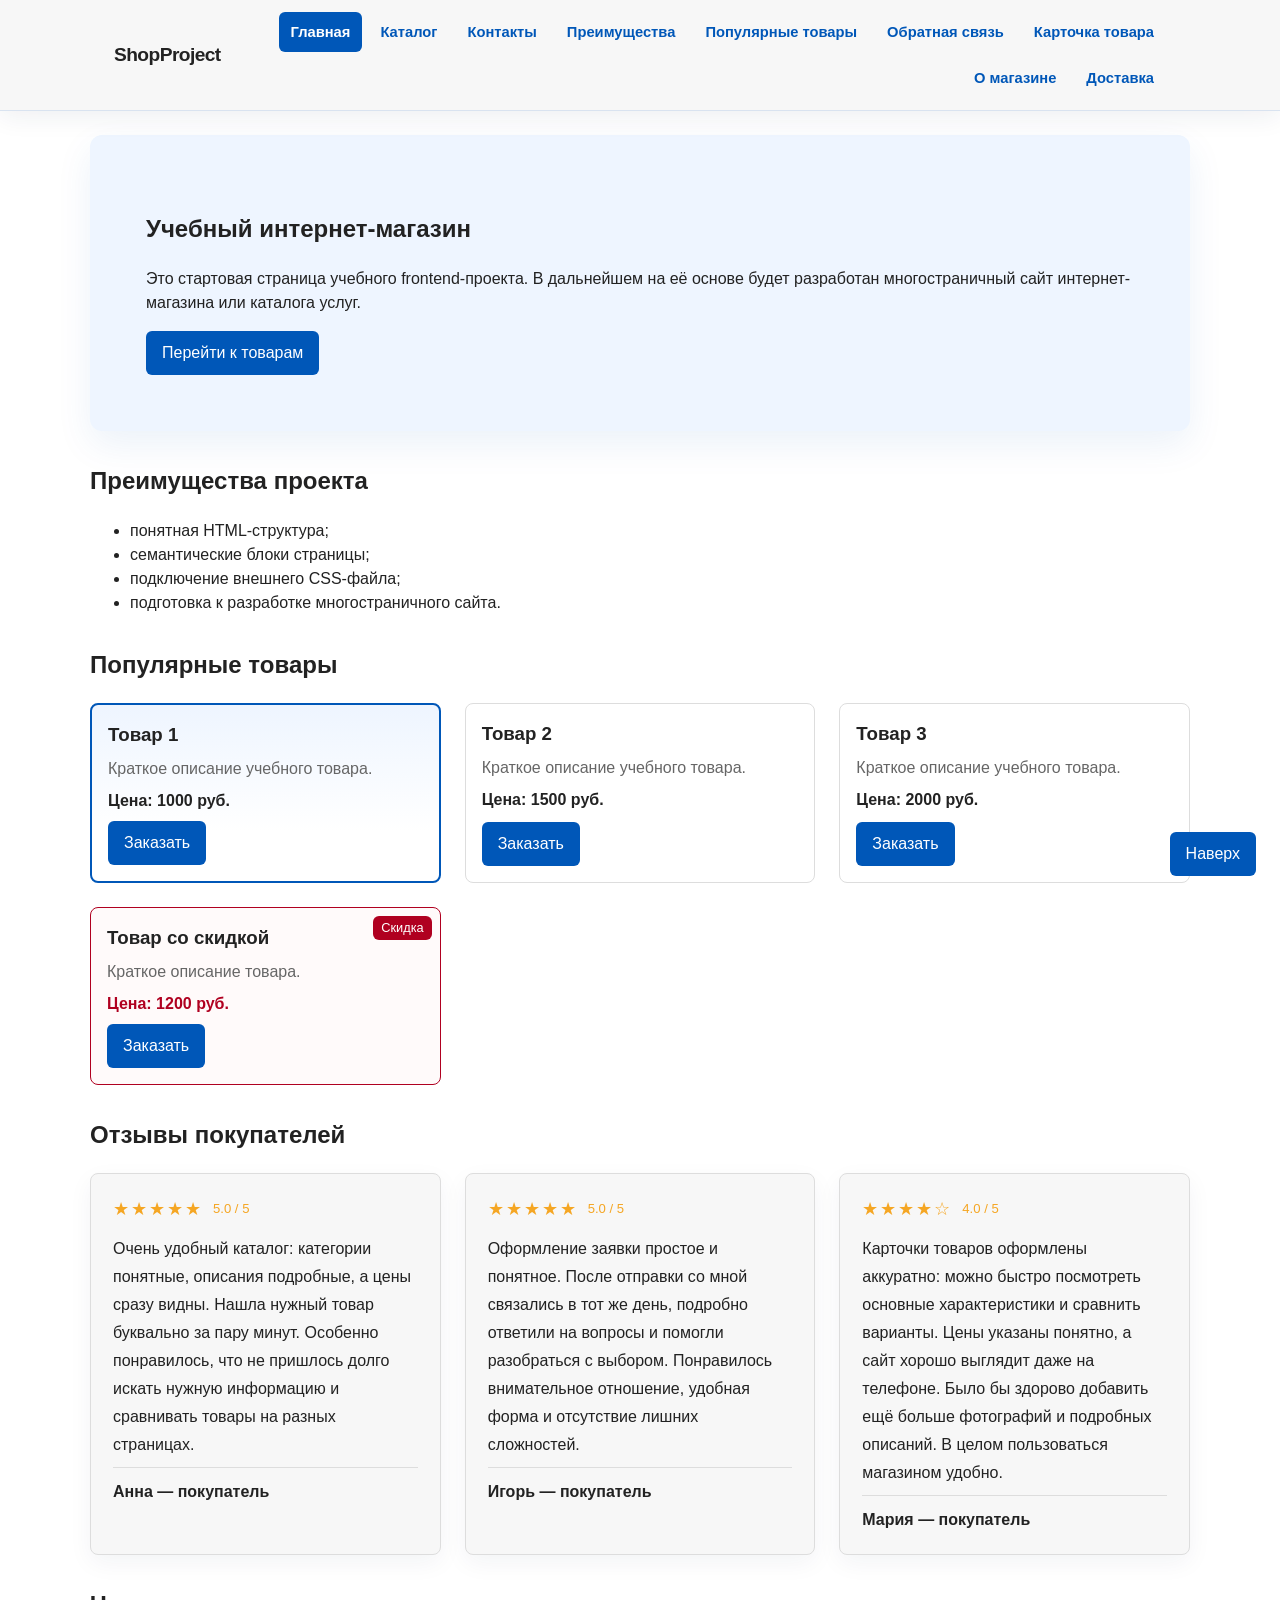
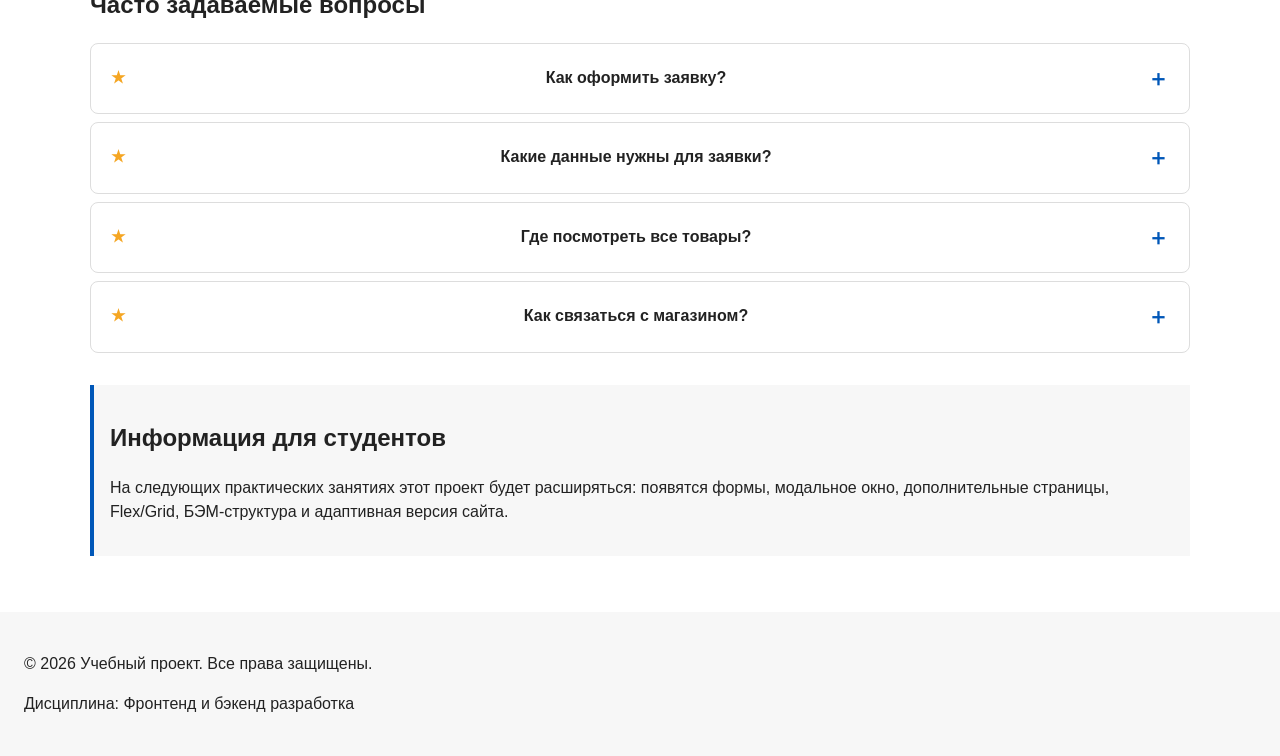
==== commit 3c4d13a0: "kr2" ====
--- a/index.html
+++ b/index.html
@@ -12,7 +12,7 @@
   <link rel="stylesheet" href="css/style.css">
   <script src="js/main.js" defer></script>
 </head>
-<body>
+<body id="top">
   <header class="site-header">
     <div class="site-header__inner">
       <a class="site-header__logo" href="index.html">ShopProject</a>
@@ -40,7 +40,10 @@
           <a class="site-nav__link" href="product.html">Карточка товара</a>
         </li>
         <li class="site-nav__item">
-          <a class="site-nav__link" href="order.html">Заявка</a>
+          <a class="site-nav__link" href="about.html">О магазине</a>
+        </li>
+        <li class="site-nav__item">
+          <a class="site-nav__link" href="delivery.html">Доставка</a>
         </li>
         </ul>
       </nav>
@@ -111,41 +114,153 @@
     </section>
 
     <section class="section" id="reviews">
-      <h2>Отзывы</h2>
-      <div class="reviews">
-        <article class="review-card">
-          <blockquote class="review-card__text">Удобный каталог, быстро нашёл нужный товар.</blockquote>
-          <p class="review-card__author">Анна</p>
-        </article>
-        <article class="review-card">
-          <blockquote class="review-card__text">Заявку оформил за минуту, менеджер перезвонил в тот же день.</blockquote>
-          <p class="review-card__author">Игорь</p>
-        </article>
-        <article class="review-card">
-          <blockquote class="review-card__text">Понятные карточки товаров и честные цены.</blockquote>
-          <p class="review-card__author">Мария</p>
-        </article>
-      </div>
+      
+<section class="section" id="reviews">
+  <h2>Отзывы покупателей</h2>
+
+  <div class="reviews">
+    <article class="review-card">
+      <p class="review-card__rating" aria-label="Оценка 5 из 5">
+        <span aria-hidden="true">★★★★★</span>
+        <span class="review-card__rating-label">5.0 / 5</span>
+      </p>
+
+      <blockquote class="review-card__text">
+        Очень удобный каталог: категории понятные, описания подробные,
+        а цены сразу видны. Нашла нужный товар буквально за пару минут.
+        Особенно понравилось, что не пришлось долго искать нужную
+        информацию и сравнивать товары на разных страницах.
+      </blockquote>
+
+      <p class="review-card__author">
+        Анна <span>— покупатель</span>
+      </p>
+    </article>
+
+    <article class="review-card">
+      <p class="review-card__rating" aria-label="Оценка 5 из 5">
+        <span aria-hidden="true">★★★★★</span>
+        <span class="review-card__rating-label">5.0 / 5</span>
+      </p>
+
+      <blockquote class="review-card__text">
+        Оформление заявки простое и понятное. После отправки со мной
+        связались в тот же день, подробно ответили на вопросы и помогли
+        разобраться с выбором. Понравилось внимательное отношение,
+        удобная форма и отсутствие лишних сложностей.
+      </blockquote>
+
+      <p class="review-card__author">
+        Игорь <span>— покупатель</span>
+      </p>
+    </article>
+
+    <article class="review-card">
+      <p class="review-card__rating" aria-label="Оценка 4 из 5">
+        <span aria-hidden="true">★★★★☆</span>
+        <span class="review-card__rating-label">4.0 / 5</span>
+      </p>
+
+      <blockquote class="review-card__text">
+        Карточки товаров оформлены аккуратно: можно быстро посмотреть
+        основные характеристики и сравнить варианты. Цены указаны
+        понятно, а сайт хорошо выглядит даже на телефоне. Было бы
+        здорово добавить ещё больше фотографий и подробных описаний.
+        В целом пользоваться магазином удобно.
+      </blockquote>
+
+      <p class="review-card__author">
+        Мария <span>— покупатель</span>
+      </p>
+    </article>
+  </div>
+</section>
+
     </section>
 
     <section class="section" id="faq">
-      <h2>Часто задаваемые вопросы</h2>
-      <details class="faq__item">
-        <summary class="faq__question">Как оформить заявку?</summary>
-        <p class="faq__answer">Нажмите «Заказать» в карточке товара и заполните форму.</p>
-      </details>
-      <details class="faq__item">
-        <summary class="faq__question">Какие данные нужны для заявки?</summary>
-        <p class="faq__answer">Имя, e-mail, телефон, тема заявки и согласие на обработку данных.</p>
-      </details>
-      <details class="faq__item">
-        <summary class="faq__question">Где посмотреть все товары?</summary>
-        <p class="faq__answer">Все товары собраны на странице «Каталог».</p>
-      </details>
-      <details class="faq__item">
-        <summary class="faq__question">Как связаться с магазином?</summary>
-        <p class="faq__answer">Контакты указаны на странице «Контакты».</p>
-      </details>
+      
+<section class="section" id="faq">
+  <h2>Часто задаваемые вопросы</h2>
+
+  <details class="faq__item">
+    <summary class="faq__question">
+      Как оформить заявку?
+    </summary>
+
+    <p class="faq__answer">
+      Выберите понравившийся товар и нажмите кнопку «Заказать»
+      в его карточке. Откроется форма, в которой необходимо указать
+      имя, электронную почту, телефон и тему обращения. При желании
+      добавьте комментарий с удобным временем для звонка или
+      дополнительными пожеланиями. Перед отправкой проверьте
+      заполненные данные и подтвердите согласие на обработку данных.
+    </p>
+
+    <p class="faq__rating" aria-label="Оценка ответа: 5 из 5">
+      <span aria-hidden="true">★★★★★</span>
+    </p>
+  </details>
+
+  <details class="faq__item">
+    <summary class="faq__question">
+      Какие данные нужны для заявки?
+    </summary>
+
+    <p class="faq__answer">
+      Для обратной связи понадобятся имя, действующий адрес электронной
+      почты и номер телефона. Также нужно выбрать тему обращения:
+      заказ товара, консультация или вопрос о доставке. Поле
+      комментария необязательно, но в нём можно указать желаемые
+      характеристики товара, уточнения по заказу и другие пожелания.
+      Чем подробнее описан вопрос, тем проще подготовить ответ.
+    </p>
+
+    <p class="faq__rating" aria-label="Оценка ответа: 5 из 5">
+      <span aria-hidden="true">★★★★★</span>
+    </p>
+  </details>
+
+  <details class="faq__item">
+    <summary class="faq__question">
+      Где посмотреть все товары?
+    </summary>
+
+    <p class="faq__answer">
+      Откройте раздел «Каталог» в верхнем меню сайта. Там размещены
+      карточки товаров с описаниями и ценами. Выберите интересующий
+      товар, чтобы ознакомиться с дополнительной информацией.
+      На компьютере товары отображаются в несколько колонок,
+      а на телефоне автоматически располагаются один под другим.
+      Если возникнут вопросы, воспользуйтесь формой обратной связи.
+    </p>
+
+    <p class="faq__rating" aria-label="Оценка ответа: 5 из 5">
+      <span aria-hidden="true">★★★★★</span>
+    </p>
+  </details>
+
+  <details class="faq__item">
+    <summary class="faq__question">
+      Как связаться с магазином?
+    </summary>
+
+    <p class="faq__answer">
+      Перейдите в раздел «Контакты» через верхнее меню. На странице
+      указаны доступные контактные данные. Также можно воспользоваться
+      формой заявки и подробно описать свой вопрос в поле
+      «Комментарий». Укажите, какая информация вам нужна, какой товар
+      вас интересует и как с вами удобнее связаться. Это поможет
+      быстрее разобраться в обращении. Контакты в данном проекте
+      являются демонстрационными.
+    </p>
+
+    <p class="faq__rating" aria-label="Оценка ответа: 5 из 5">
+      <span aria-hidden="true">★★★★★</span>
+    </p>
+  </details>
+</section>
+
     </section>
 
     <aside class="aside-info">
--- a/css/style.css
+++ b/css/style.css
@@ -531,3 +531,496 @@
 .to-top:hover {
   color: var(--color-white);
 }
+
+
+/* ===== Улучшенная шапка и закреплённое меню ===== */
+
+.site-header {
+  position: sticky;
+  top: 0;
+  z-index: 1000;
+  background: rgba(247, 247, 247, 0.96);
+  border-bottom: 1px solid rgba(0, 87, 184, 0.12);
+  box-shadow: 0 6px 24px rgba(25, 45, 75, 0.07);
+  backdrop-filter: blur(12px);
+}
+
+.site-header__inner {
+  display: flex;
+  align-items: center;
+  justify-content: space-between;
+  gap: var(--space-lg);
+  padding-top: 12px;
+  padding-bottom: 12px;
+}
+
+.site-header__logo {
+  flex: 0 0 auto;
+  font-size: 1.2rem;
+  letter-spacing: -0.03em;
+}
+
+.site-nav {
+  min-width: 0;
+}
+
+.site-nav__list {
+  justify-content: flex-end;
+  gap: 6px;
+  margin-top: 0;
+}
+
+.site-nav__link {
+  padding: 9px 12px;
+  font-size: 0.92rem;
+  font-weight: 600;
+  white-space: nowrap;
+  transition: background-color 0.2s, color 0.2s, transform 0.2s;
+}
+
+.site-nav__link:hover {
+  transform: translateY(-1px);
+}
+
+/* Плавная прокрутка к разделам */
+
+html {
+  scroll-behavior: smooth;
+}
+
+[id] {
+  scroll-margin-top: 110px;
+}
+
+/* ===== Звёзды и отзывы ===== */
+
+.review-card__rating,
+.faq__rating {
+  display: flex;
+  align-items: center;
+  gap: 3px;
+  margin: 0 0 12px;
+  color: #f5a623;
+  font-size: 1.12rem;
+  letter-spacing: 2px;
+}
+
+.review-card__rating span,
+.faq__rating span {
+  color: #f5a623;
+}
+
+.review-card__rating-label {
+  margin-left: 7px;
+  color: var(--color-muted);
+  font-size: 0.82rem;
+  letter-spacing: 0;
+}
+
+.review-card {
+  padding: 22px;
+  box-shadow: 0 8px 24px rgba(24, 48, 82, 0.05);
+  transition: transform 0.2s, box-shadow 0.2s;
+}
+
+.review-card:hover {
+  transform: translateY(-3px);
+  box-shadow: 0 14px 32px rgba(24, 48, 82, 0.1);
+}
+
+.review-card__text {
+  line-height: 1.75;
+}
+
+.review-card__author {
+  padding-top: 12px;
+  border-top: 1px solid var(--color-border);
+}
+
+/* ===== Часто задаваемые вопросы ===== */
+
+.faq__item {
+  padding: 18px 20px;
+  background: var(--color-bg);
+  transition: border-color 0.2s, box-shadow 0.2s;
+}
+
+.faq__item[open] {
+  border-color: var(--color-primary);
+  box-shadow: 0 8px 22px rgba(24, 48, 82, 0.06);
+}
+
+.faq__question {
+  display: flex;
+  align-items: center;
+  justify-content: space-between;
+  gap: 16px;
+  line-height: 1.55;
+  cursor: pointer;
+  list-style: none;
+}
+
+.faq__question::-webkit-details-marker {
+  display: none;
+}
+
+.faq__question::before {
+  content: "★";
+  flex: 0 0 auto;
+  color: #f5a623;
+  font-size: 1rem;
+}
+
+.faq__question::after {
+  content: "＋";
+  flex: 0 0 auto;
+  color: var(--color-primary);
+  font-size: 1.35rem;
+}
+
+.faq__item[open] .faq__question::after {
+  content: "−";
+}
+
+.faq__answer {
+  margin-top: 16px;
+  line-height: 1.8;
+}
+
+.faq__rating {
+  margin-top: 14px;
+  margin-bottom: 0;
+  font-size: 0.98rem;
+}
+
+
+.hero {
+  padding: clamp(28px, 5vw, 56px);
+  box-shadow: 0 14px 36px rgba(0, 87, 184, 0.08);
+}
+
+.button {
+  transition: transform 0.2s, background-color 0.2s, box-shadow 0.2s;
+}
+
+.button--primary:hover {
+  box-shadow: 0 5px 14px rgba(0, 63, 134, 0.2);
+  transform: translateY(-1px);
+}
+
+
+@media (max-width: 900px) {
+  .site-header__inner {
+    align-items: flex-start;
+    flex-direction: column;
+    gap: 8px;
+  }
+
+  .site-nav__list {
+    justify-content: flex-start;
+    flex-wrap: nowrap;
+    overflow-x: auto;
+    max-width: calc(100vw - 32px);
+    padding: 2px 2px 8px;
+    scrollbar-width: thin;
+  }
+
+  .site-nav__link {
+    font-size: 0.88rem;
+  }
+
+  .products-grid,
+  .reviews {
+    grid-template-columns: repeat(2, minmax(0, 1fr));
+  }
+}
+
+
+@media (max-width: 600px) {
+  main,
+  footer {
+    padding: 16px;
+  }
+
+  .site-header__inner {
+    padding: 10px 16px 6px;
+  }
+
+  .products-grid,
+  .reviews,
+  .catalog-layout {
+    grid-template-columns: 1fr;
+  }
+
+  .catalog-layout {
+    grid-template-areas:
+      "filters"
+      "products";
+  }
+
+  .hero {
+    padding: 26px 20px;
+  }
+
+  .order-form__actions {
+    flex-direction: column-reverse;
+  }
+
+  .order-form__actions .button {
+    width: 100%;
+  }
+
+  .to-top {
+    right: 12px;
+    bottom: 12px;
+  }
+}
+
+
+@media (prefers-reduced-motion: reduce) {
+  html {
+    scroll-behavior: auto;
+  }
+
+  *,
+  *::before,
+  *::after {
+    transition-duration: 0.01ms !important;
+    animation-duration: 0.01ms !important;
+  }
+}
+
+
+/* ===== Доработки: состояния элементов, изображения, варианты карточек ===== */
+
+/* Единые, заметные состояния кнопок */
+.button {
+  min-height: 44px;
+  display: inline-flex;
+  align-items: center;
+  justify-content: center;
+  gap: 8px;
+  transition: transform .18s ease, background-color .18s ease,
+    color .18s ease, box-shadow .18s ease, opacity .18s ease;
+}
+.button:active:not(:disabled) {
+  transform: translateY(1px) scale(.98);
+  box-shadow: none;
+}
+.button:focus-visible,
+.site-nav__link:focus-visible,
+.product-card:focus-within {
+  outline: 3px solid #f5a623;
+  outline-offset: 3px;
+}
+.button:disabled,
+.button[aria-disabled="true"] {
+  opacity: .55;
+  cursor: not-allowed;
+  box-shadow: none;
+  transform: none;
+}
+.button--primary:active:not(:disabled) {
+  background-color: var(--color-primary-dark);
+}
+.button--secondary:active:not(:disabled) {
+  background-color: var(--color-primary-dark);
+  color: var(--color-white);
+}
+
+/* Карточки реагируют на наведение и клавиатурный фокус */
+.product-card {
+  min-width: 0;
+  overflow: hidden;
+  transition: transform .2s ease, box-shadow .2s ease, border-color .2s ease;
+}
+.product-card:hover {
+  transform: translateY(-3px);
+  box-shadow: 0 12px 28px rgba(24, 48, 82, .10);
+}
+.product-card:focus-within {
+  border-color: var(--color-primary);
+}
+.product-card--featured {
+  background: linear-gradient(180deg, var(--color-surface-accent), var(--color-bg) 72%);
+  border-width: 2px;
+}
+.product-card--discount {
+  background: #fffafa;
+}
+.product-card--compact {
+  padding: 12px;
+  gap: 6px;
+  box-shadow: none;
+}
+.product-card--horizontal {
+  flex-direction: row;
+  align-items: center;
+  gap: var(--space-lg);
+}
+.product-card--horizontal .product-card__content {
+  flex: 1;
+  min-width: 0;
+}
+.product-card--outlined {
+  border-style: dashed;
+  box-shadow: none;
+}
+.product-card--soft {
+  background: var(--color-surface);
+  border-color: transparent;
+}
+.product-card__badge {
+  z-index: 1;
+  max-width: calc(100% - 24px);
+  font-size: .8rem;
+  line-height: 1.3;
+}
+
+/* Изображения: предсказуемые пропорции и адаптивность */
+img {
+  display: block;
+  max-width: 100%;
+  height: auto;
+}
+.product-image,
+.product-card__image {
+  width: 100%;
+  aspect-ratio: 3 / 2;
+  object-fit: cover;
+  border-radius: var(--radius-sm);
+  background: var(--color-surface);
+}
+.product-card--horizontal .product-card__image {
+  width: min(38%, 220px);
+  flex: 0 0 min(38%, 220px);
+}
+.product-detail__image {
+  width: min(100%, 600px);
+  aspect-ratio: 3 / 2;
+  object-fit: contain;
+  object-position: center;
+  background: var(--color-surface);
+  border-radius: var(--radius-md);
+}
+img[loading="lazy"] {
+  content-visibility: auto;
+}
+
+/* Доступность форм: понятные ошибки, подсказки и статусы */
+.order-form__input[aria-invalid="true"],
+.order-form__select[aria-invalid="true"],
+.order-form__textarea[aria-invalid="true"] {
+  border: 2px solid var(--color-danger);
+  background-color: #fff8f8;
+}
+.order-form__error {
+  display: block;
+  margin-top: 4px;
+  color: var(--color-danger);
+  font-size: .9rem;
+}
+.order-form__hint {
+  line-height: 1.45;
+}
+.order-form__field:focus-within .order-form__label {
+  color: var(--color-primary-dark);
+}
+.order-form__input,
+.order-form__select,
+.order-form__textarea {
+  min-height: 44px;
+}
+.order-form__textarea {
+  resize: vertical;
+}
+.order-form__field--checkbox .order-form__label {
+  display: flex;
+  align-items: flex-start;
+  gap: 10px;
+}
+.order-form__field--checkbox input[type="checkbox"] {
+  width: 20px;
+  height: 20px;
+  flex: 0 0 auto;
+  margin: 2px 0 0;
+}
+.order-form__actions {
+  flex-wrap: wrap;
+}
+.form-status {
+  margin: 0 0 var(--space-md);
+  padding: var(--space-sm) var(--space-md);
+  border-radius: var(--radius-sm);
+}
+.form-status--error {
+  color: var(--color-danger);
+  background: #fff0f1;
+}
+.form-status--success {
+  color: #126b25;
+  background: var(--color-success-bg);
+}
+.order-dialog {
+  max-height: min(90vh, 850px);
+  overflow-y: auto;
+}
+@media (hover: hover) and (prefers-reduced-motion: no-preference) {
+  .button:hover:not(:disabled) {
+    transform: translateY(-2px);
+  }
+}
+@media (max-width: 600px) {
+  .product-card--horizontal {
+    flex-direction: column;
+    align-items: stretch;
+  }
+  .product-card--horizontal .product-card__image {
+    width: 100%;
+    flex-basis: auto;
+  }
+}
+
+
+/* Дополнительные информационные страницы */
+.info-grid {
+  display: grid;
+  grid-template-columns: repeat(auto-fit, minmax(220px, 1fr));
+  gap: var(--space-lg);
+  margin: var(--space-lg) 0;
+}
+.info-card {
+  padding: var(--space-lg);
+  border: 1px solid var(--color-border);
+  border-radius: var(--radius-lg);
+  background: var(--color-surface);
+}
+.info-card h2, .info-card h3 { margin-top: 0; }
+.info-card__icon {
+  display: inline-flex;
+  align-items: center;
+  justify-content: center;
+  width: 44px; height: 44px;
+  margin-bottom: var(--space-sm);
+  border-radius: 50%;
+  color: var(--color-primary);
+  background: var(--color-surface-accent);
+  font-size: 1.35rem;
+}
+.info-list { padding-left: 1.25rem; }
+.info-list li { margin-bottom: var(--space-sm); }
+.page-intro { max-width: 760px; margin-bottom: var(--space-xl); }
+.faq-list { max-width: 850px; margin: var(--space-lg) 0; }
+.faq-list details {
+  margin-bottom: var(--space-sm);
+  padding: var(--space-md) var(--space-lg);
+  border: 1px solid var(--color-border);
+  border-radius: var(--radius-md);
+  background: var(--color-white);
+}
+.faq-list summary { cursor: pointer; font-weight: 700; }
+.faq-list summary:focus-visible { outline: 2px solid var(--color-primary); outline-offset: 4px; }
+.faq-list details p { margin-bottom: 0; color: var(--color-muted); }
+@media (max-width: 640px) {
+  .info-card { padding: var(--space-md); }
+}
